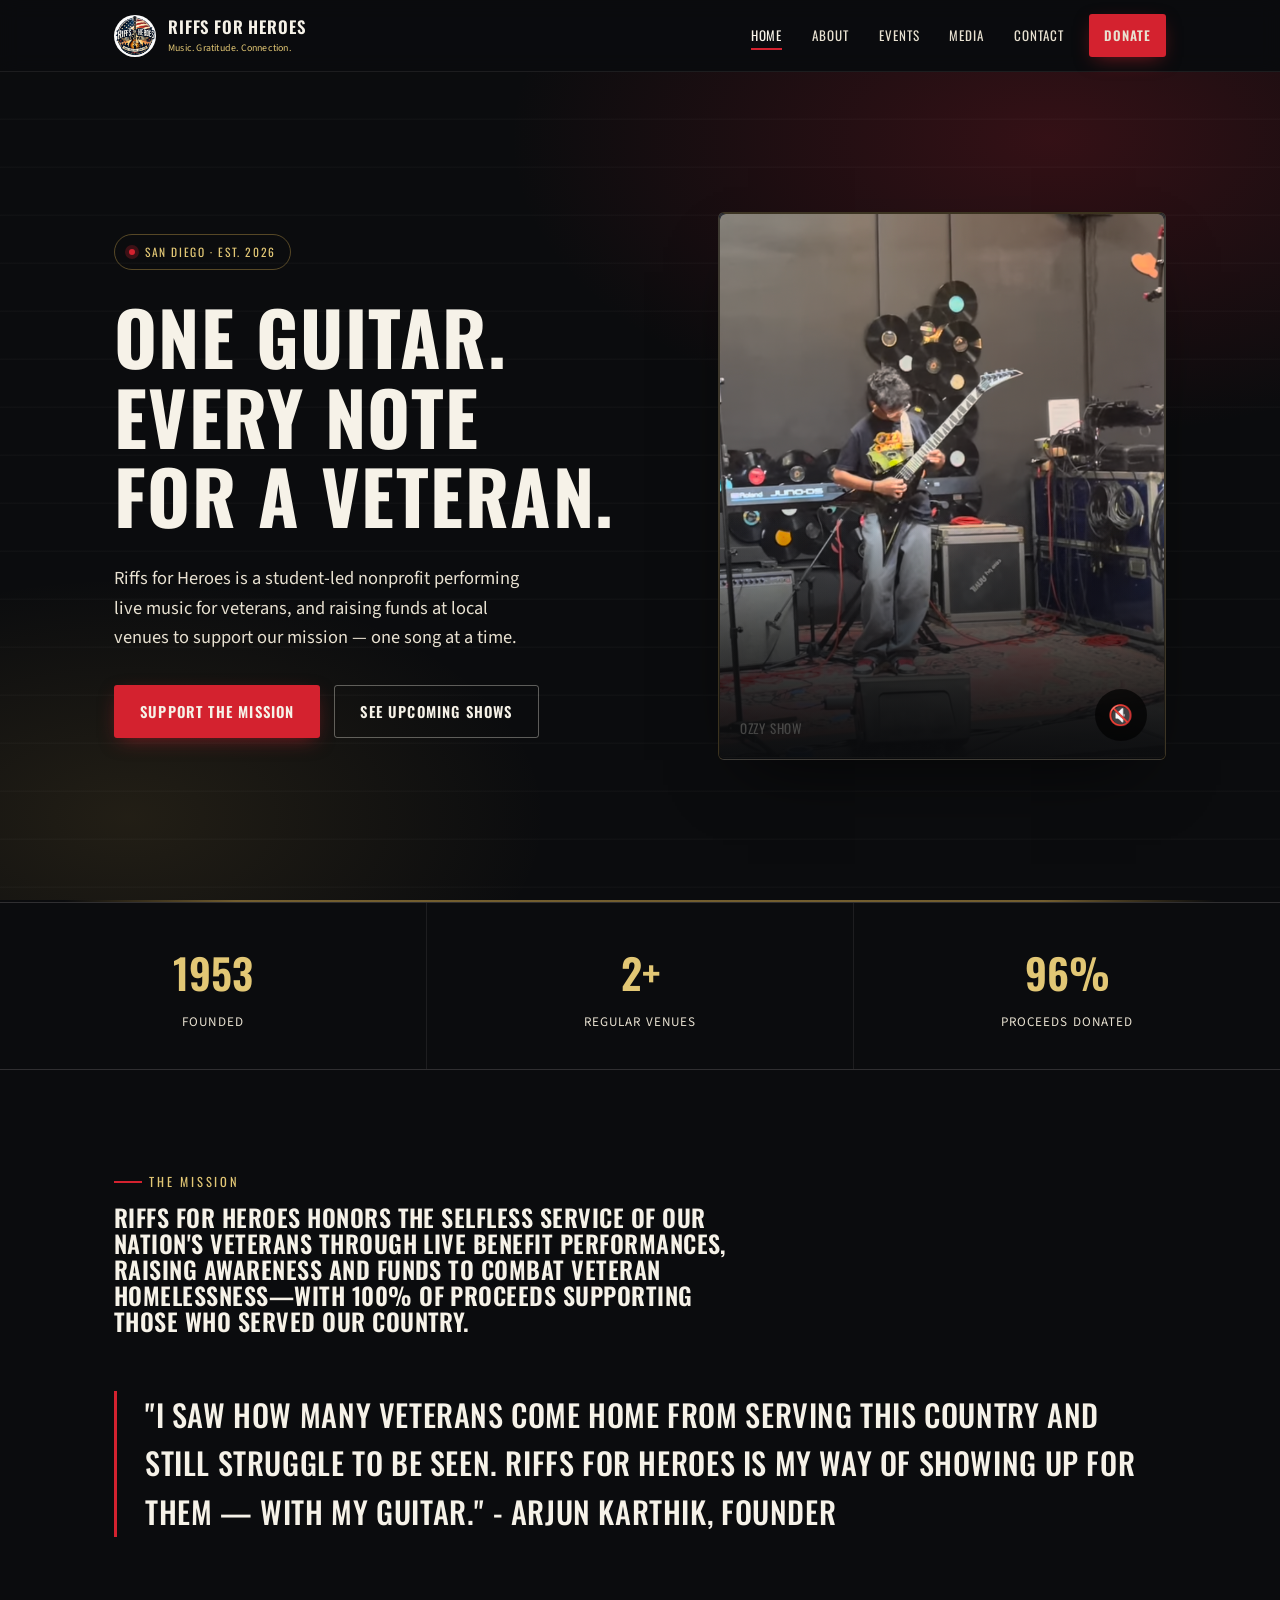
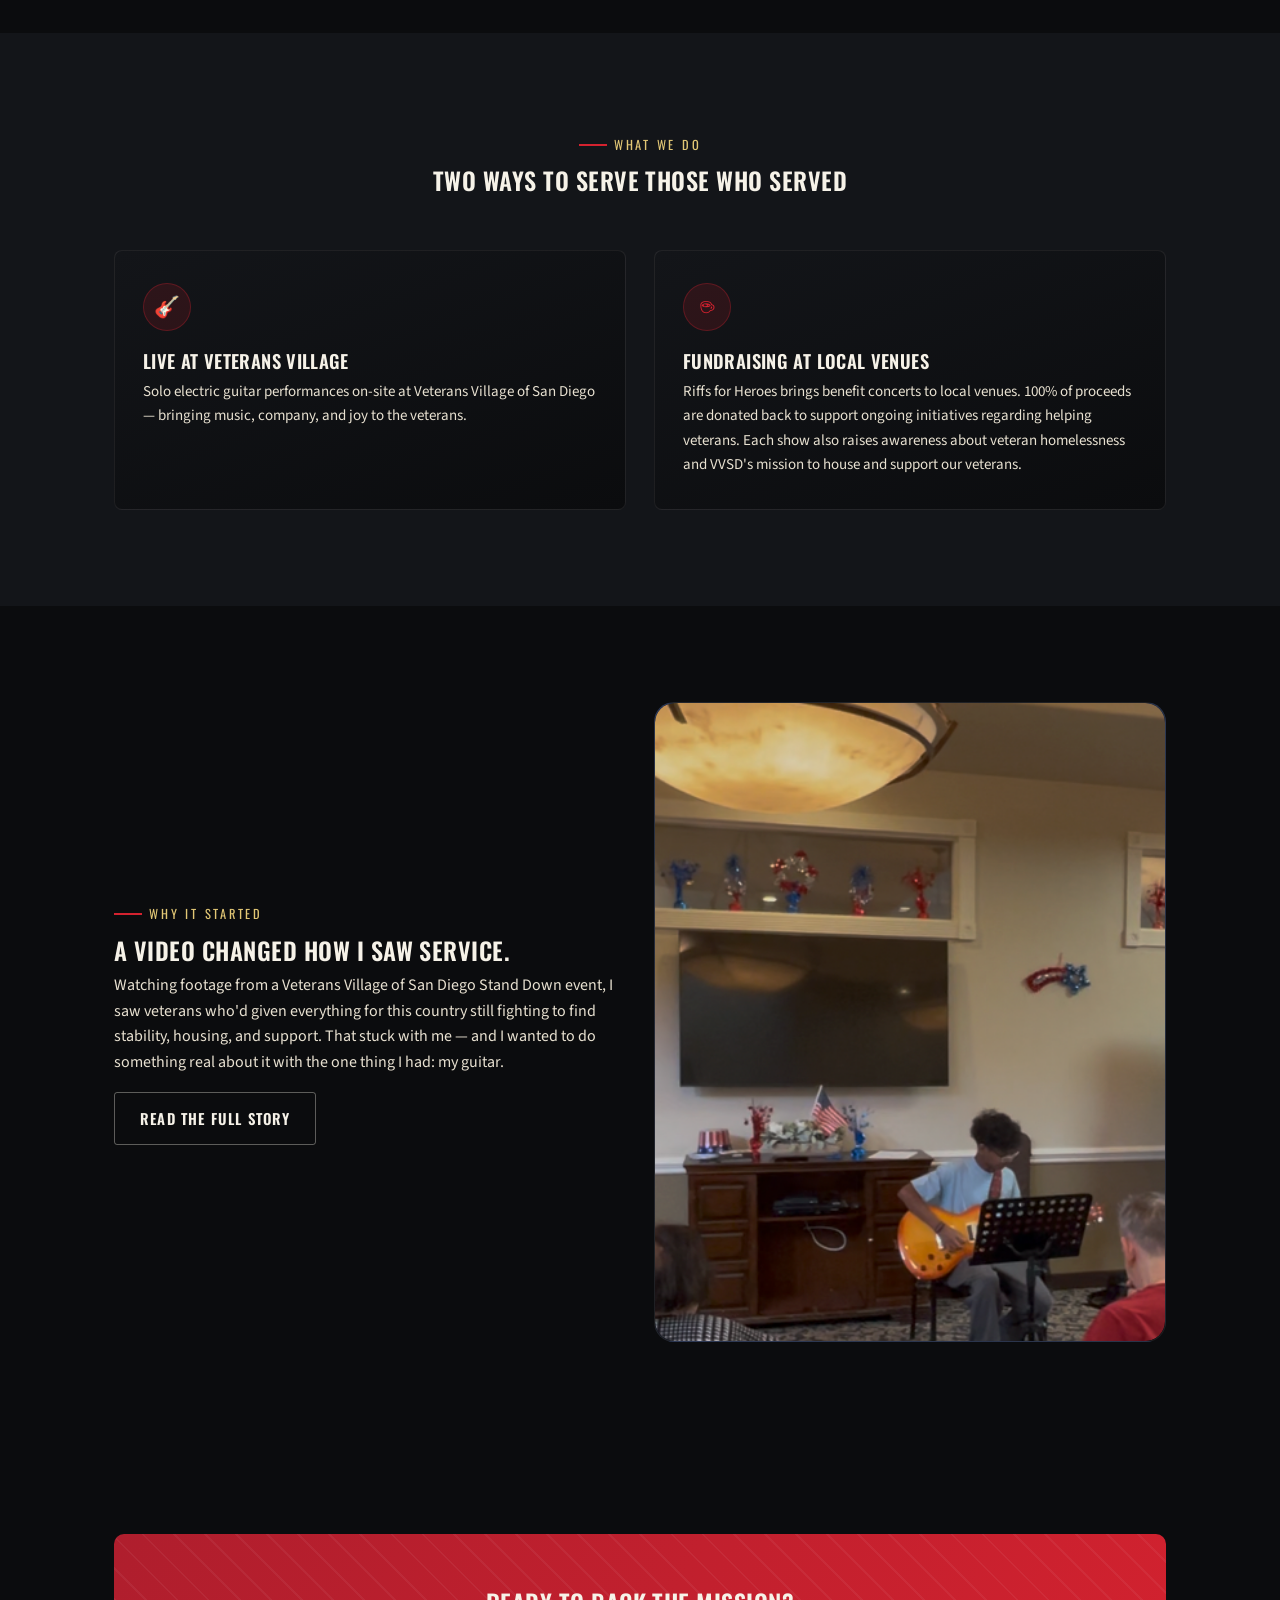
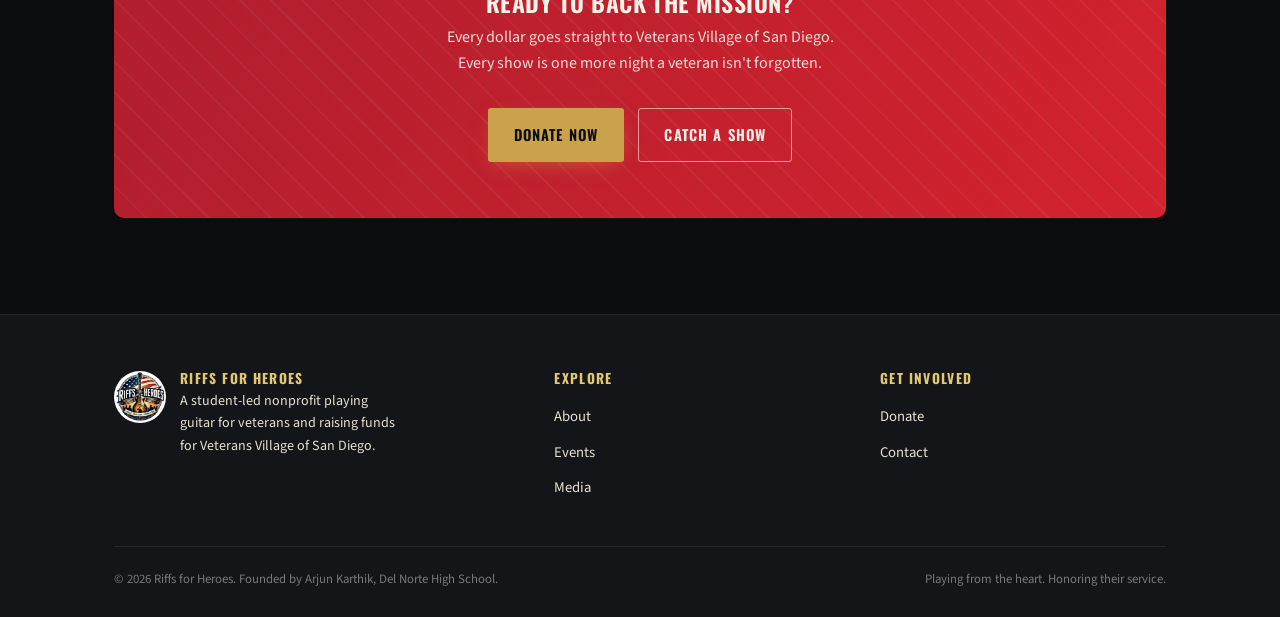
==== index.html @ 744a8ed2 "Update image source in hero media section" ====
<!DOCTYPE html>
<html lang="en">
<head>
<meta charset="UTF-8">
<meta name="viewport" content="width=device-width, initial-scale=1.0">
<title>Riffs for Heroes — Music. Gratitude. Connection.</title>
<meta name="description" content="Riffs for Heroes brings live acoustic music to San Diego veterans and raises funds for Veterans Village of San Diego through community performances.">
<link class="icon" rel="icon" href="ChatGPT%20Image%20Jul%206%2C%202026%2C%2004_48_22%20PM.png">
<link rel="stylesheet" href="styles.css">
</head>
<body>
<header class="site-header">
  <nav class="nav">
    <a href="index.html" class="brand">
      <img src="ChatGPT%20Image%20Jul%206%2C%202026%2C%2004_48_22%20PM.png" alt="Riffs for Heroes logo">
      <span class="brand-text">Riffs for Heroes<small>Music. Gratitude. Connection.</small></span>
    </a>
    <div class="nav-links">
      <a href="index.html">Home</a>
      <a href="about.html">About</a>
      <a href="events.html">Events</a>
      <a href="media.html">Media</a>
      <a href="contact.html">Contact</a>
      <a href="donate.html" class="btn btn-primary nav-cta">Donate</a>
    </div>
    <button class="nav-toggle" aria-label="Toggle menu" aria-expanded="false">☰</button>
  </nav>
</header>
<section class="hero">
  <div class="wrap hero-grid">
    <div>
      <div class="hero-badge"><span class="dot"></span> San Diego · Est. 2026</div>
      <h1 class="reveal in">One Guitar.<br>Every Note<br>for a Veteran.</h1>
      <p class="lede reveal in reveal-delay-1">Riffs for Heroes is a student-led nonprofit performing live music for veterans, and raising funds at local venues to support our mission — one song at a time.</p>
      <div class="hero-actions reveal in reveal-delay-2">
        <a href="donate.html" class="btn btn-primary">Support the Mission</a>
        <a href="events.html" class="btn btn-outline">See Upcoming Shows</a>
      </div>
    </div>
    <div class="hero-media reveal in reveal-delay-1">

 <div class="hero-media reveal in reveal-delay-1">

    <img
        src="SORphoto.png"
        alt="Riffs for Heroes performance"
        style="width:100%; height:100%; object-fit:cover; border-radius:inherit;">

    <div class="frame-glow"></div>

    <div class="media-caption">
        Ozzy Show
    </div>

</div>

  <button
      id="volumeToggle"
      class="volume-btn"
      aria-label="Toggle Sound">
      🔇
  </button>

  <div class="frame-glow"></div>

  <div class="media-caption">
      
  </div>

</div>
  </div>
</section>
<div class="string-divider"><div class="string-line"></div></div>
<div class="stat-strip">
  <div class="stat"><div class="num" data-count="2026">0</div><div class="label">Founded</div></div>
  <div class="stat"><div class="num" data-count="2" data-suffix="+">0</div><div class="label">Regular Venues</div></div>
  <div class="stat"><div class="num" data-count="100" data-suffix="%">0</div><div class="label">Proceeds Donated</div></div>
</div>
<section class="bg-black">
  <div class="wrap">
    <div class="section-head">
      <div class="eyebrow">The Mission</div>
      <h2>Riffs for Heroes honors the selfless service of our nation's veterans through live benefit performances, raising awareness and funds to combat veteran homelessness—with 100% of proceeds supporting those who served our country.</h2>
    </div>
    <div class="quote-block reveal">
      "I saw how many veterans come home from serving this country and still struggle to be seen. Riffs for Heroes is my way of showing up for them — with my guitar." - Arjun Karthik, Founder
    </div>
  </div>
</section>
<section class="bg-soft">
  <div class="wrap">
    <div class="section-head center">
      <div class="eyebrow">What We Do</div>
      <h2>Two ways to serve those who served</h2>
    </div>
    <div class="grid grid-2">
      <div class="card reveal">
        <div class="icon">🎸</div>
        <h3>Live at Veterans Village</h3>
        <p>Solo electric guitar performances on-site at Veterans Village of San Diego — bringing music, company, and joy to the veterans.</p>
      </div>
      <div class="card reveal reveal-delay-1">
        <div class="icon">☕</div>
        <h3>Fundraising at Local Venues</h3>
        <p>Riffs for Heroes brings benefit concerts to local venues. 100% of proceeds are donated back to support ongoing initiatives regarding helping veterans. Each show also raises awareness about veteran homelessness and VVSD's mission to house and support our veterans.</p>
      </div>
    </div>
  </div>
</section>
<section class="bg-black">
  <div class="wrap grid grid-2" style="align-items:center;">
    <div class="reveal">
      <div class="eyebrow">Why It Started</div>
      <h2>A video changed how I saw service.</h2>
      <p>Watching footage from a Veterans Village of San Diego Stand Down event, I saw veterans who'd given everything for this country still fighting to find stability, housing, and support. That stuck with me — and I wanted to do something real about it with the one thing I had: my guitar.</p>
      <a href="about.html" class="btn btn-outline">Read the Full Story</a>
    </div>
    <div class="gallery-item reveal reveal-delay-1">
    <img
        src="assistedlivingphoto.png"
        alt="Performance at an assisted living facility"
        style="width:100%; height:100%; object-fit:cover; border-radius:inherit;">
</div>
  </div>
</section>
<section class="bg-black">
  <div class="wrap">
    <div class="cta-banner reveal">
      <h2>Ready to back the mission?</h2>
      <p>Every dollar goes straight to Veterans Village of San Diego. Every show is one more night a veteran isn't forgotten.</p>
      <div class="hero-actions">
        <a href="donate.html" class="btn btn-gold">Donate Now</a>
        <a href="events.html" class="btn btn-outline">Catch a Show</a>
      </div>
    </div>
  </div>
</section>
<footer class="site-footer">
  <div class="wrap">
    <div class="footer-grid">
      <div class="footer-brand">
        <img src="ChatGPT%20Image%20Jul%206%2C%202026%2C%2004_48_22%20PM.png" alt="Riffs for Heroes logo">
        <div>
          <h4 style="margin-bottom:.3em;">Riffs for Heroes</h4>
          <p style="font-size:.88rem; max-width:32ch;">A student-led nonprofit playing guitar for veterans and raising funds for Veterans Village of San Diego.</p>
        </div>
      </div>
      <div>
        <h4>Explore</h4>
        <a href="about.html">About</a>
        <a href="events.html">Events</a>
        <a href="media.html">Media</a>
      </div>
      <div>
        <h4>Get Involved</h4>
        <a href="donate.html">Donate</a>
        <a href="contact.html">Contact</a>
      </div>
    </div>
    <div class="footer-bottom">
      <span>© 2026 Riffs for Heroes. Founded by Arjun Karthik, Del Norte High School.</span>
      <span>Playing from the heart. Honoring their service.</span>
    </div>
  </div>
</footer>
<script src="script.js"></script>
</body>
</html>
---- styles.css ----
/* ===========================================================
   RIFFS FOR HEROES — Design System
   Palette: rich black / flag red / warm cream / deep navy / gold
   Display type: Oswald (condensed, stencil-adjacent, marches like the logo)
   Body type: Source Sans 3 (clean, readable, unfussy)
   Signature element: the "string line" — a taut guitar-string rule that
   runs between sections and visibly vibrates once when it scrolls into view.
   =========================================================== */

@import url('https://fonts.googleapis.com/css2?family=Oswald:wght@400;500;600;700&family=Source+Sans+3:wght@400;500;600;700&display=swap');

:root{
  --black: #0b0c0e;
  --black-soft: #131519;
  --navy: #121c33;
  --navy-soft: #1b2947;
  --cream: #f6f2e8;
  --cream-dim: #e8e1d1;
  --red: #af1e2d;
  --red-bright: #d4222f;
  --gold: #c9a24b;
  --gold-soft: #e2c775;

  --font-display: 'Oswald', sans-serif;
  --font-body: 'Source Sans 3', sans-serif;

  --max-w: 1180px;
  --edge: clamp(20px, 5vw, 64px);

  --ease: cubic-bezier(.22,.9,.32,1);
}

*,*::before,*::after{ box-sizing:border-box; }
html{ scroll-behavior:smooth; }
@media (prefers-reduced-motion: reduce){
  html{ scroll-behavior:auto; }
  *{ animation-duration:.01ms !important; animation-iteration-count:1 !important; transition-duration:.01ms !important; }
}

body{
  margin:0;
  background:var(--black);
  color:var(--cream);
  font-family:var(--font-body);
  font-size:16px;
  line-height:1.6;
  -webkit-font-smoothing:antialiased;
}

img{ max-width:100%; display:block; }
a{ color:inherit; text-decoration:none; }

h1,h2,h3,h4{
  font-family:var(--font-display);
  text-transform:uppercase;
  letter-spacing:.02em;
  line-height:1.08;
  margin:0 0 .4em;
  color:var(--cream);
}
h1{ font-weight:700; }
h2{ font-weight:600; }
h3{ font-weight:600; }

p{ margin:0 0 1em; color:var(--cream-dim); }

.eyebrow{
  font-family:var(--font-display);
  text-transform:uppercase;
  letter-spacing:.22em;
  font-size:.78rem;
  color:var(--gold-soft);
  display:inline-flex;
  align-items:center;
  gap:.6em;
  margin-bottom:1.1em;
}
.eyebrow::before{
  content:'';
  width:28px; height:2px;
  background:var(--red-bright);
  display:inline-block;
}

.wrap{
  max-width:var(--max-w);
  margin:0 auto;
  padding-left:var(--edge);
  padding-right:var(--edge);
}

/* ---------- Buttons ---------- */
.btn{
  display:inline-flex;
  align-items:center;
  gap:.55em;
  font-family:var(--font-display);
  text-transform:uppercase;
  letter-spacing:.08em;
  font-size:.92rem;
  font-weight:600;
  padding:.95em 1.7em;
  border-radius:3px;
  border:1.5px solid transparent;
  cursor:pointer;
  transition:transform .25s var(--ease), box-shadow .25s var(--ease), background .25s var(--ease), color .25s var(--ease), border-color .25s var(--ease);
}
.btn-primary{
  background:var(--red-bright);
  color:var(--cream);
  box-shadow:0 6px 20px -6px rgba(212,34,47,.55);
}
.btn-primary:hover{ transform:translateY(-2px); box-shadow:0 10px 26px -6px rgba(212,34,47,.7); }
.btn-outline{
  background:transparent;
  color:var(--cream);
  border-color:rgba(246,242,232,.35);
}
.btn-outline:hover{ border-color:var(--gold-soft); color:var(--gold-soft); transform:translateY(-2px); }
.btn-gold{
  background:var(--gold);
  color:var(--black);
  box-shadow:0 6px 20px -6px rgba(201,162,75,.5);
}
.btn-gold:hover{ transform:translateY(-2px); box-shadow:0 10px 26px -6px rgba(201,162,75,.65); }

/* ---------- Header / Nav ---------- */
.site-header{
  position:sticky; top:0; z-index:100;
  background:rgba(11,12,14,.86);
  backdrop-filter:blur(10px);
  border-bottom:1px solid rgba(246,242,232,.08);
}
.nav{
  display:flex; align-items:center; justify-content:space-between;
  padding:14px var(--edge);
  max-width:var(--max-w); margin:0 auto;
}
.brand{ display:flex; align-items:center; gap:12px; }
.brand img{ width:42px; height:42px; border-radius:50%; }
.brand-text{ font-family:var(--font-display); text-transform:uppercase; letter-spacing:.05em; font-size:1.05rem; font-weight:600; }
.brand-text small{ display:block; font-family:var(--font-body); text-transform:none; letter-spacing:.02em; font-size:.62rem; color:var(--gold-soft); font-weight:400; }

.nav-links{ display:flex; gap:2px; align-items:center; }
.nav-links a{
  font-family:var(--font-display);
  text-transform:uppercase;
  font-size:.82rem;
  letter-spacing:.07em;
  padding:10px 14px;
  border-radius:3px;
  position:relative;
  color:var(--cream-dim);
  transition:color .2s;
}
.nav-links a::after{
  content:'';
  position:absolute; left:14px; right:14px; bottom:6px; height:2px;
  background:var(--red-bright);
  transform:scaleX(0); transform-origin:left;
  transition:transform .25s var(--ease);
}
.nav-links a:hover, .nav-links a.active{ color:var(--cream); }
.nav-links a:hover::after, .nav-links a.active::after{ transform:scaleX(1); }
.nav-cta{ margin-left:10px; }

.nav-toggle{ display:none; background:none; border:0; color:var(--cream); font-size:1.6rem; cursor:pointer; }

@media (max-width: 860px){
  .nav-links{
    position:fixed; inset:64px 0 0 0; height:calc(100vh - 64px);
    background:var(--black-soft);
    flex-direction:column; align-items:flex-start;
    padding:24px var(--edge); gap:4px;
    transform:translateX(100%);
    transition:transform .35s var(--ease);
    overflow-y:auto;
  }
  .nav-links.open{ transform:translateX(0); }
  .nav-links a{ width:100%; padding:16px 4px; font-size:1rem; }
  .nav-cta{ margin-left:4px; margin-top:12px; }
  .nav-toggle{ display:block; }
}

/* ---------- String line signature element ---------- */
.string-line{
  position:relative;
  height:2px;
  margin:0 auto;
  max-width:var(--max-w);
  background:linear-gradient(90deg, transparent, rgba(201,162,75,.55) 15%, rgba(201,162,75,.55) 85%, transparent);
  transform-origin:center;
}
.string-line.pluck{ animation:pluck 1.1s var(--ease); }
@keyframes pluck{
  0%{ transform:scaleY(1); }
  15%{ transform:scaleY(7) translateY(-1px); }
  30%{ transform:scaleY(-5); }
  45%{ transform:scaleY(3); }
  60%{ transform:scaleY(-1.6); }
  75%{ transform:scaleY(1); }
  100%{ transform:scaleY(1); }
}
.string-divider{ padding:0 var(--edge); }

/* ---------- Sections ---------- */
section{ padding:96px 0; position:relative; }
.section-tight{ padding:64px 0; }
.bg-black{ background:var(--black); }
.bg-soft{ background:var(--black-soft); }
.bg-navy{ background:radial-gradient(1200px 500px at 50% -10%, var(--navy-soft), var(--navy) 60%, var(--black) 100%); }
.bg-cream{ background:var(--cream); color:var(--black); }
.bg-cream h1,.bg-cream h2,.bg-cream h3{ color:var(--black); }
.bg-cream p{ color:#3a362c; }

.section-head{ max-width:640px; margin-bottom:56px; }
.section-head.center{ margin-left:auto; margin-right:auto; text-align:center; }

/* ---------- Reveal on scroll ---------- */
.reveal{ opacity:0; transform:translateY(28px); transition:opacity .7s var(--ease), transform .7s var(--ease); }
.reveal.in{ opacity:1; transform:translateY(0); }
.reveal-delay-1{ transition-delay:.08s; }
.reveal-delay-2{ transition-delay:.16s; }
.reveal-delay-3{ transition-delay:.24s; }

/* ---------- Hero ---------- */
.hero{
  position:relative;
  min-height:92vh;
  display:flex; align-items:center;
  overflow:hidden;
  background:
    radial-gradient(900px 500px at 82% 8%, rgba(175,30,45,.25), transparent 60%),
    radial-gradient(700px 400px at 10% 90%, rgba(201,162,75,.12), transparent 60%),
    var(--black);
}
.hero::before{
  content:'';
  position:absolute; inset:0;
  background-image:
    repeating-linear-gradient(180deg, transparent 0 46px, rgba(246,242,232,.025) 47px 48px);
  pointer-events:none;
}
.hero-grid{
  display:grid; grid-template-columns:1.1fr .9fr; gap:56px; align-items:center;
  width:100%;
}
@media (max-width:960px){ .hero-grid{ grid-template-columns:1fr; } }

.hero h1{ font-size:clamp(2.6rem, 6vw, 4.6rem); }
.hero .lede{ font-size:1.15rem; max-width:46ch; color:var(--cream-dim); }
.hero-actions{ display:flex; gap:14px; flex-wrap:wrap; margin-top:32px; }

.hero-badge{
  display:inline-flex; align-items:center; gap:10px;
  font-family:var(--font-display); text-transform:uppercase; letter-spacing:.14em;
  font-size:.72rem; color:var(--gold-soft);
  border:1px solid rgba(201,162,75,.4);
  padding:8px 14px; border-radius:999px;
  margin-bottom:26px;
}
.hero-badge .dot{ width:6px; height:6px; border-radius:50%; background:var(--red-bright); box-shadow:0 0 0 4px rgba(212,34,47,.25); }

.hero-media{
  position:relative;
  border-radius:6px;
  overflow:hidden;
  border:1px solid rgba(201,162,75,.25);
  box-shadow:0 30px 70px -30px rgba(0,0,0,.7);
  aspect-ratio:9/11;
  background:linear-gradient(160deg, var(--navy), var(--black));
}
.hero-media video, .hero-media img{ width:100%; height:100%; object-fit:cover; }
.hero-media .frame-glow{
  position:absolute; inset:0;
  background:linear-gradient(180deg, transparent 55%, rgba(11,12,14,.85) 100%);
  pointer-events:none;
}
.media-caption{
  position:absolute; left:0; right:0; bottom:0;
  padding:18px 20px;
  font-family:var(--font-display); text-transform:uppercase; letter-spacing:.06em;
  font-size:.82rem; color:var(--cream);
}
.media-caption span{ color:var(--gold-soft); }

.video-placeholder{
  position:absolute; inset:0;
  display:flex; flex-direction:column; align-items:center; justify-content:center;
  text-align:center; gap:14px; padding:32px;
  background:
    linear-gradient(160deg, rgba(18,28,51,.9), rgba(11,12,14,.96)),
    repeating-linear-gradient(45deg, rgba(201,162,75,.05) 0 12px, transparent 12px 24px);
}
.video-placeholder .pick{
  width:64px; height:64px; border-radius:50%;
  border:2px solid var(--gold-soft);
  display:flex; align-items:center; justify-content:center;
  color:var(--gold-soft); font-size:1.4rem;
}
.video-placeholder p{ font-size:.85rem; max-width:26ch; color:var(--cream-dim); margin:0; }

/* ---------- Stat strip ---------- */
.stat-strip{
  display:grid; grid-template-columns:repeat(3,1fr); gap:1px;
  background:rgba(246,242,232,.08);
  border-top:1px solid rgba(246,242,232,.08);
  border-bottom:1px solid rgba(246,242,232,.08);
}
.stat{
  background:var(--black);
  padding:36px var(--edge);
  text-align:center;
}
.stat .num{ font-family:var(--font-display); font-size:clamp(1.8rem,4vw,2.6rem); color:var(--gold-soft); font-weight:600; }
.stat .label{ font-size:.82rem; text-transform:uppercase; letter-spacing:.08em; color:var(--cream-dim); margin-top:6px; }
@media (max-width:700px){ .stat-strip{ grid-template-columns:1fr; } }

/* ---------- Cards ---------- */
.grid{ display:grid; gap:28px; }
.grid-3{ grid-template-columns:repeat(3,1fr); }
.grid-2{ grid-template-columns:repeat(2,1fr); }
@media (max-width:900px){ .grid-3{ grid-template-columns:1fr 1fr; } }
@media (max-width:640px){ .grid-3, .grid-2{ grid-template-columns:1fr; } }

.card{
  --mx:50%; --my:50%;
  position:relative;
  background:linear-gradient(160deg, var(--black-soft), var(--black));
  border:1px solid rgba(246,242,232,.08);
  border-radius:8px;
  padding:32px 28px;
  overflow:hidden;
  transition:transform .35s var(--ease), border-color .35s var(--ease), box-shadow .35s var(--ease);
}
.card::before{
  content:'';
  position:absolute; inset:0;
  background:radial-gradient(240px circle at var(--mx) var(--my), rgba(212,34,47,.16), transparent 60%);
  opacity:0; transition:opacity .3s;
  pointer-events:none;
}
.card:hover{ transform:translateY(-6px); border-color:rgba(201,162,75,.35); box-shadow:0 24px 50px -24px rgba(0,0,0,.65); }
.card:hover::before{ opacity:1; }
.card .icon{
  width:48px; height:48px; border-radius:50%;
  display:flex; align-items:center; justify-content:center;
  background:rgba(212,34,47,.14); color:var(--red-bright);
  margin-bottom:20px; font-size:1.3rem;
  border:1px solid rgba(212,34,47,.3);
}
.card h3{ font-size:1.15rem; margin-bottom:.5em; }
.card p{ font-size:.94rem; margin-bottom:0; }
.card .tag{
  position:absolute; top:24px; right:24px;
  font-family:var(--font-display); font-size:.68rem; letter-spacing:.1em; text-transform:uppercase;
  color:var(--gold-soft); border:1px solid rgba(201,162,75,.35); padding:4px 9px; border-radius:999px;
}

/* Event card variant with dog-tag notch */
.event-card{
  background:var(--black-soft);
  border:1px solid rgba(246,242,232,.08);
  border-radius:8px;
  padding:0;
  overflow:hidden;
  transition:transform .35s var(--ease), box-shadow .35s var(--ease);
}
.event-card:hover{ transform:translateY(-6px); box-shadow:0 24px 50px -24px rgba(0,0,0,.7); }
.event-head{
  padding:26px 28px 20px;
  border-bottom:1px dashed rgba(201,162,75,.35);
  display:flex; justify-content:space-between; align-items:flex-start; gap:16px;
}
.event-head h3{ margin-bottom:.2em; font-size:1.25rem; }
.event-head .loc{ font-size:.85rem; color:var(--gold-soft); text-transform:uppercase; letter-spacing:.06em; font-family:var(--font-display); }
.event-badge{
  flex-shrink:0;
  background:var(--red-bright); color:var(--cream);
  font-family:var(--font-display); text-transform:uppercase; letter-spacing:.06em; font-size:.7rem;
  padding:6px 10px; border-radius:4px;
}
.event-body{ padding:22px 28px 28px; }

/* ---------- Quote / mission block ---------- */
.quote-block{
  border-left:3px solid var(--red-bright);
  padding-left:28px;
  font-family:var(--font-display);
  text-transform:uppercase;
  letter-spacing:.02em;
  font-size:clamp(1.3rem,2.4vw,1.9rem);
  color:var(--cream);
  font-weight:500;
}

/* ---------- Footer ---------- */
.site-footer{ background:var(--black-soft); border-top:1px solid rgba(246,242,232,.08); padding:56px 0 28px; }
.footer-grid{ display:grid; grid-template-columns:1.4fr 1fr 1fr; gap:40px; margin-bottom:40px; }
@media (max-width:760px){ .footer-grid{ grid-template-columns:1fr; } }
.footer-grid h4{ font-size:.85rem; letter-spacing:.1em; color:var(--gold-soft); margin-bottom:1em; }
.footer-grid a{ display:block; color:var(--cream-dim); font-size:.92rem; padding:6px 0; transition:color .2s; }
.footer-grid a:hover{ color:var(--cream); }
.footer-brand{ display:flex; gap:14px; align-items:flex-start; }
.footer-brand img{ width:52px; height:52px; border-radius:50%; }
.footer-bottom{
  border-top:1px solid rgba(246,242,232,.08);
  padding-top:22px;
  display:flex; justify-content:space-between; flex-wrap:wrap; gap:12px;
  font-size:.8rem; color:rgba(246,242,232,.45);
}

/* ---------- Page hero (interior pages) ---------- */
.page-hero{
  padding:150px 0 80px;
  background:
    radial-gradient(800px 420px at 85% 0%, rgba(175,30,45,.22), transparent 60%),
    var(--black);
  border-bottom:1px solid rgba(246,242,232,.08);
}
.page-hero .eyebrow{ margin-bottom:.8em; }
.page-hero h1{ font-size:clamp(2.2rem,5vw, 3.4rem); max-width:16ch; }
.page-hero p{ max-width:56ch; font-size:1.05rem; }

/* ---------- Timeline (about page) ---------- */
.timeline{ position:relative; padding-left:36px; }
.timeline::before{
  content:''; position:absolute; left:9px; top:6px; bottom:6px; width:2px;
  background:linear-gradient(180deg, var(--red-bright), rgba(201,162,75,.4));
}
.timeline-item{ position:relative; padding-bottom:44px; }
.timeline-item:last-child{ padding-bottom:0; }
.timeline-item::before{
  content:''; position:absolute; left:-36px; top:4px; width:18px; height:18px; border-radius:50%;
  background:var(--black); border:3px solid var(--red-bright);
}
.timeline-item h3{ font-size:1.1rem; margin-bottom:.3em; }
.timeline-item .when{ font-family:var(--font-display); letter-spacing:.08em; text-transform:uppercase; font-size:.75rem; color:var(--gold-soft); }

/* ---------- Pillars ---------- */
.pillar{
  display:flex; gap:20px;
  padding:26px 0;
  border-bottom:1px solid rgba(246,242,232,.08);
}
.pillar:last-child{ border-bottom:0; }
.pillar .n{ font-family:var(--font-display); font-size:2rem; color:rgba(201,162,75,.35); font-weight:600; flex-shrink:0; width:52px; }
.pillar h3{ margin-bottom:.3em; font-size:1.1rem; }
.pillar p{ margin:0; font-size:.94rem; }

/* ---------- Gallery ---------- */
.gallery-grid{ display:grid; grid-template-columns:repeat(3,1fr); gap:16px; }
@media (max-width:760px){ .gallery-grid{ grid-template-columns:repeat(2,1fr); } }
@media (max-width:480px){ .gallery-grid{ grid-template-columns:1fr; } }
.gallery-item{
  position:relative; aspect-ratio:4/5; border-radius:6px; overflow:hidden;
  background:linear-gradient(160deg, var(--navy-soft), var(--black));
  border:1px solid rgba(246,242,232,.08);
  display:flex; align-items:center; justify-content:center;
}
.gallery-item .ph{ text-align:center; color:rgba(246,242,232,.4); font-size:.78rem; padding:16px; }
.gallery-item .ph .icon{ font-size:1.6rem; margin-bottom:8px; color:rgba(201,162,75,.5); }
.gallery-item img{ width:100%; height:100%; object-fit:cover; }

/* ---------- Donate tiers ---------- */
.tier-card{
  background:var(--black-soft);
  border:1px solid rgba(246,242,232,.08);
  border-radius:8px;
  padding:32px 28px;
  text-align:left;
  transition:transform .3s var(--ease), border-color .3s;
}
.tier-card:hover{ transform:translateY(-6px); border-color:rgba(201,162,75,.4); }
.tier-card .amount{ font-family:var(--font-display); font-size:2rem; color:var(--gold-soft); margin-bottom:4px; }
.tier-card .desc{ font-size:.9rem; color:var(--cream-dim); margin-bottom:0; }

.donate-panel{
  background:linear-gradient(160deg, var(--navy-soft), var(--navy));
  border:1px solid rgba(201,162,75,.3);
  border-radius:10px;
  padding:40px;
}
.donate-method{
  display:flex; align-items:center; justify-content:space-between; gap:16px;
  padding:18px 0; border-bottom:1px solid rgba(246,242,232,.1);
}
.donate-method:last-child{ border-bottom:0; }
.donate-method .name{ font-family:var(--font-display); text-transform:uppercase; letter-spacing:.06em; font-size:1rem; }
.donate-method .sub{ font-size:.82rem; color:var(--cream-dim); }
.pending-pill{
  font-size:.68rem; text-transform:uppercase; letter-spacing:.08em; font-family:var(--font-display);
  color:var(--gold-soft); border:1px solid rgba(201,162,75,.4); padding:5px 10px; border-radius:999px;
}

/* ---------- Contact form ---------- */
.form-field{ margin-bottom:20px; }
.form-field label{
  display:block; font-family:var(--font-display); text-transform:uppercase; letter-spacing:.06em;
  font-size:.78rem; color:var(--gold-soft); margin-bottom:8px;
}
.form-field input, .form-field textarea, .form-field select{
  width:100%; background:var(--black); border:1px solid rgba(246,242,232,.18);
  border-radius:4px; padding:13px 14px; color:var(--cream); font-family:var(--font-body); font-size:.95rem;
  transition:border-color .2s;
}
.form-field input:focus, .form-field textarea:focus, .form-field select:focus{
  outline:none; border-color:var(--red-bright);
}
.form-field textarea{ resize:vertical; min-height:120px; }

/* ---------- CTA banner ---------- */
.cta-banner{
  background:linear-gradient(120deg, var(--red), var(--red-bright));
  border-radius:10px;
  padding:56px var(--edge);
  text-align:center;
  position:relative; overflow:hidden;
}
.cta-banner::before{
  content:'';
  position:absolute; inset:0;
  background-image:repeating-linear-gradient(45deg, rgba(255,255,255,.05) 0 2px, transparent 2px 22px);
}
.cta-banner h2{ position:relative; }
.cta-banner p{ position:relative; color:rgba(246,242,232,.9); max-width:52ch; margin-left:auto; margin-right:auto; }
.cta-banner .hero-actions{ justify-content:center; position:relative; }
.cta-banner .btn-outline{ border-color:rgba(246,242,232,.6); }

/* focus visibility */
a:focus-visible, button:focus-visible, input:focus-visible, textarea:focus-visible{
  outline:2px solid var(--gold-soft); outline-offset:2px;
}
/* ===============================
   Hero Video Volume Button
================================= */

.volume-btn{
  position:absolute;
  right:18px;
  bottom:18px;

  width:52px;
  height:52px;

  border:none;
  border-radius:50%;

  background:rgba(0,0,0,.68);
  color:#fff;

  font-size:1.25rem;
  cursor:pointer;

  display:flex;
  align-items:center;
  justify-content:center;

  backdrop-filter:blur(8px);

  transition:
    background .25s,
    transform .25s,
    box-shadow .25s;

  z-index:25;
}

.volume-btn:hover{
  background:rgba(175,30,45,.95);
  transform:scale(1.08);
  box-shadow:0 10px 24px rgba(0,0,0,.35);
}

.volume-btn:active{
  transform:scale(.95);
}
.event-feature {
  display: grid;
  grid-template-columns: 1fr 420px;
  gap: 40px;
  background: rgba(255,255,255,0.03);
  border: 1px solid rgba(255,255,255,0.12);
  padding: 40px;
  border-radius: 18px;
  align-items: start;
}

.event-flyer img {
  width: 100%;
  height: auto;
  border-radius: 12px;
  display: block;
}

.event-feature h3 {
  font-size: 1.8rem;
}

.event-feature ul {
  padding-left: 20px;
}


@media(max-width:900px) {
  .event-feature {
    grid-template-columns: 1fr;
  }

  .event-flyer iframe {
    height: 500px;
  }
}
.gallery-item {
    overflow: hidden;
    border-radius: 20px;
}

.gallery-item img {
    display: block;
    width: 100%;
    height: 100%;
    object-fit: cover;
}
.about-photo {
  width: 100%;
  height: auto;
  border-radius: 20px;
  object-fit: cover;
  display: block;
}
.hero-media video {
  display: block;
  width: 100%;
  height: 100%;
  object-fit: cover;
}
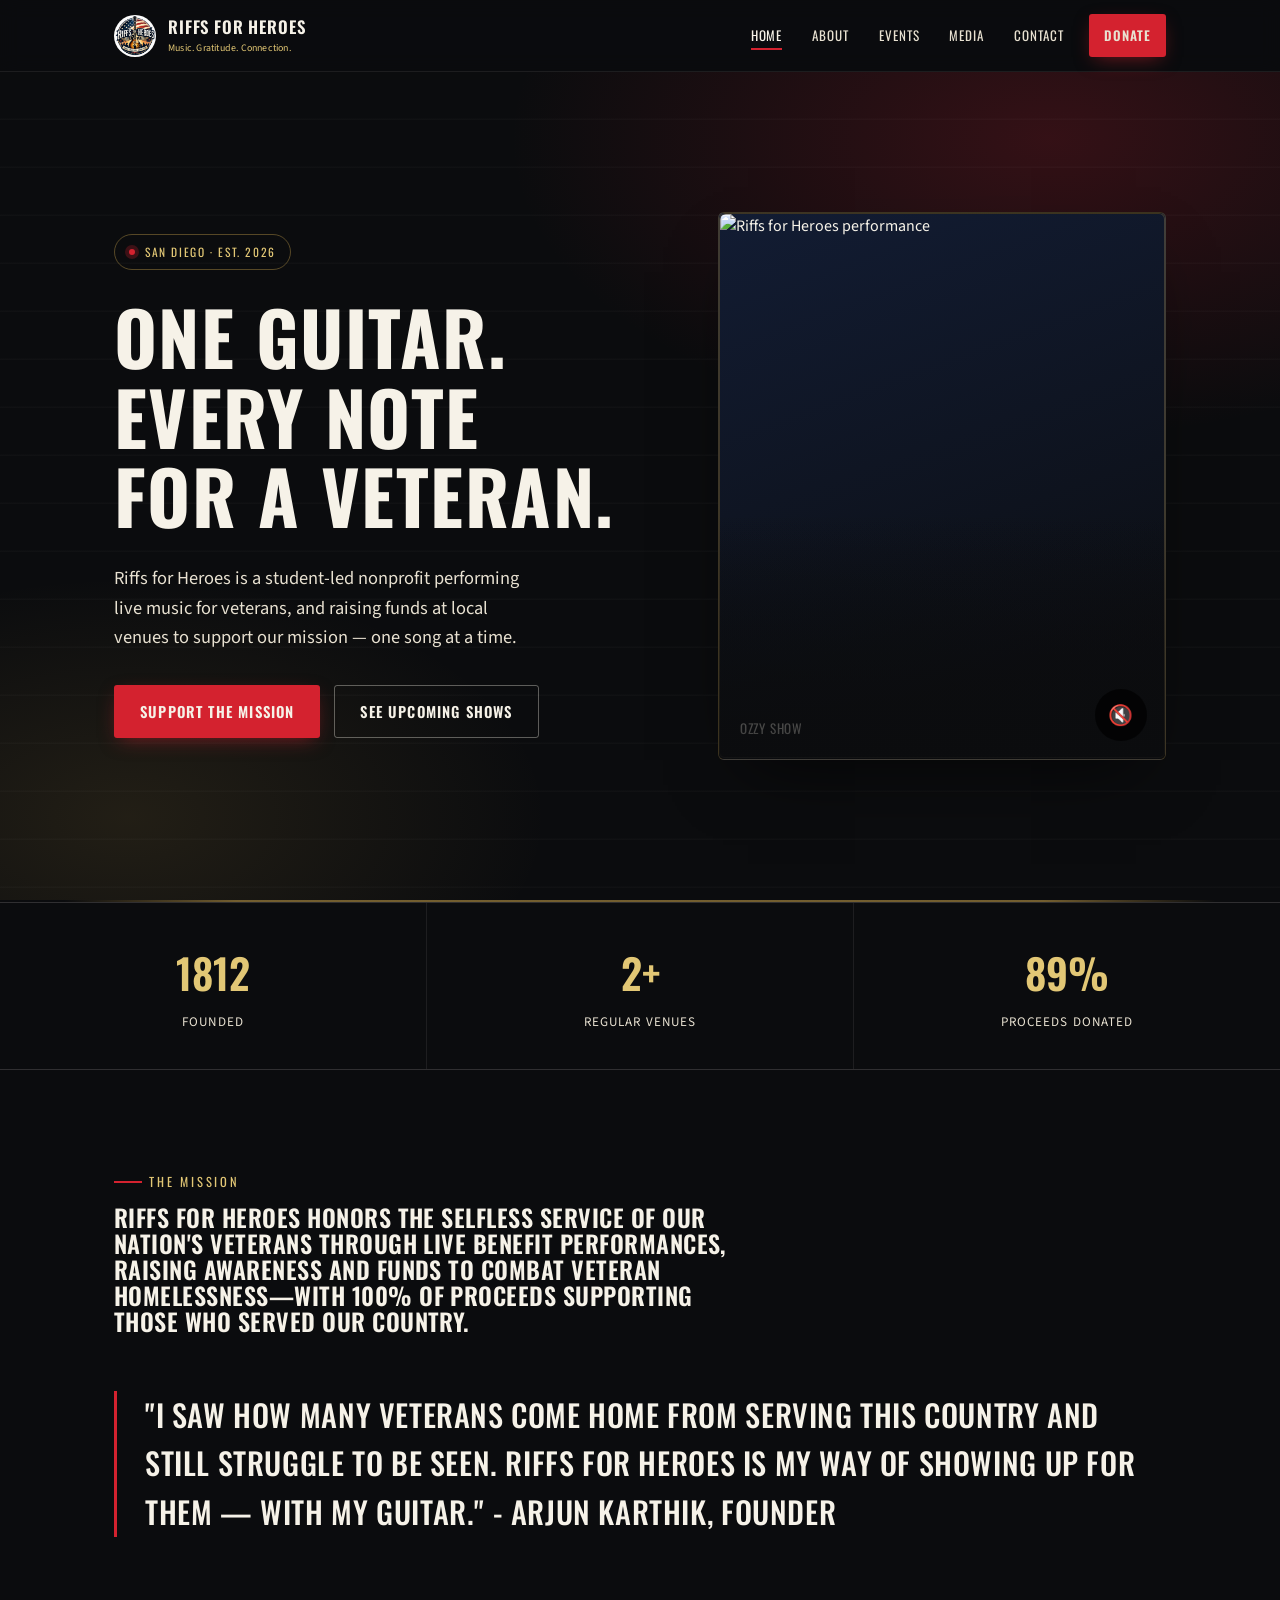
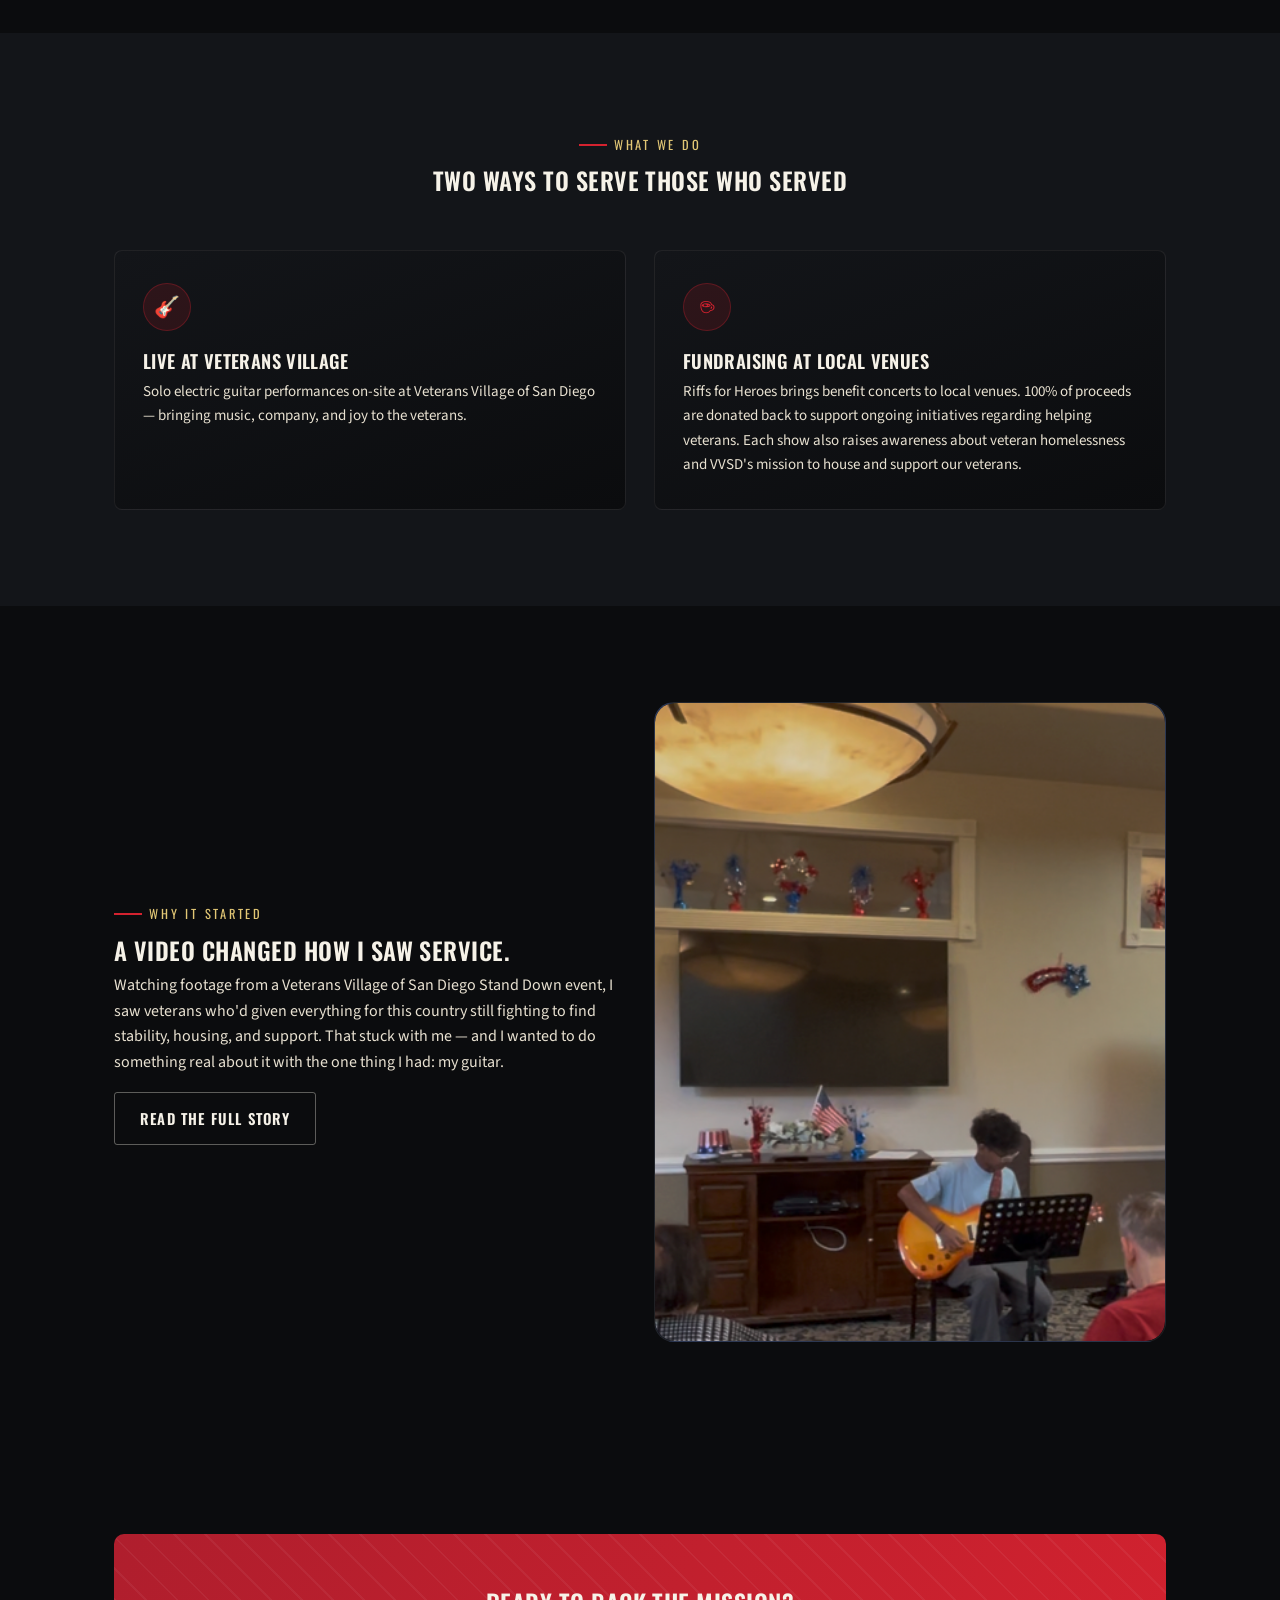
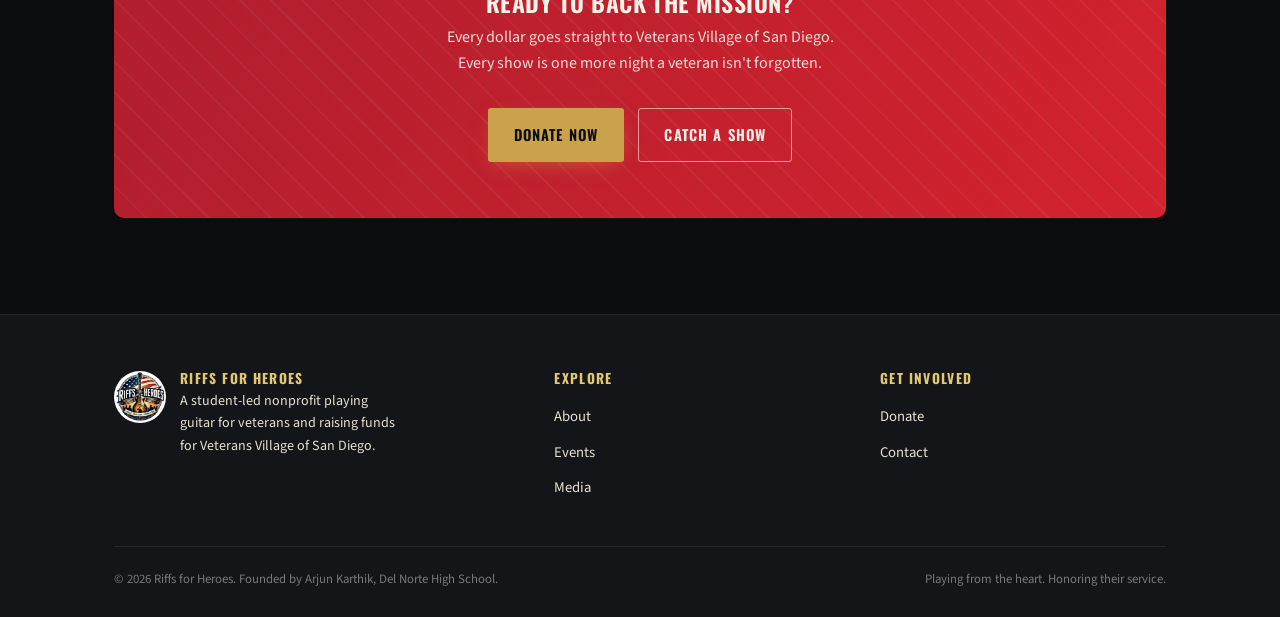
==== commit 6bc1fbf2: "Change image source from SORphoto to shakinghandswithwilford" ====
--- a/index.html
+++ b/index.html
@@ -42,7 +42,7 @@
  <div class="hero-media reveal in reveal-delay-1">
 
     <img
-        src="SORphoto.png"
+        src="shakinghandswithwilford.png"
         alt="Riffs for Heroes performance"
         style="width:100%; height:100%; object-fit:cover; border-radius:inherit;">
 
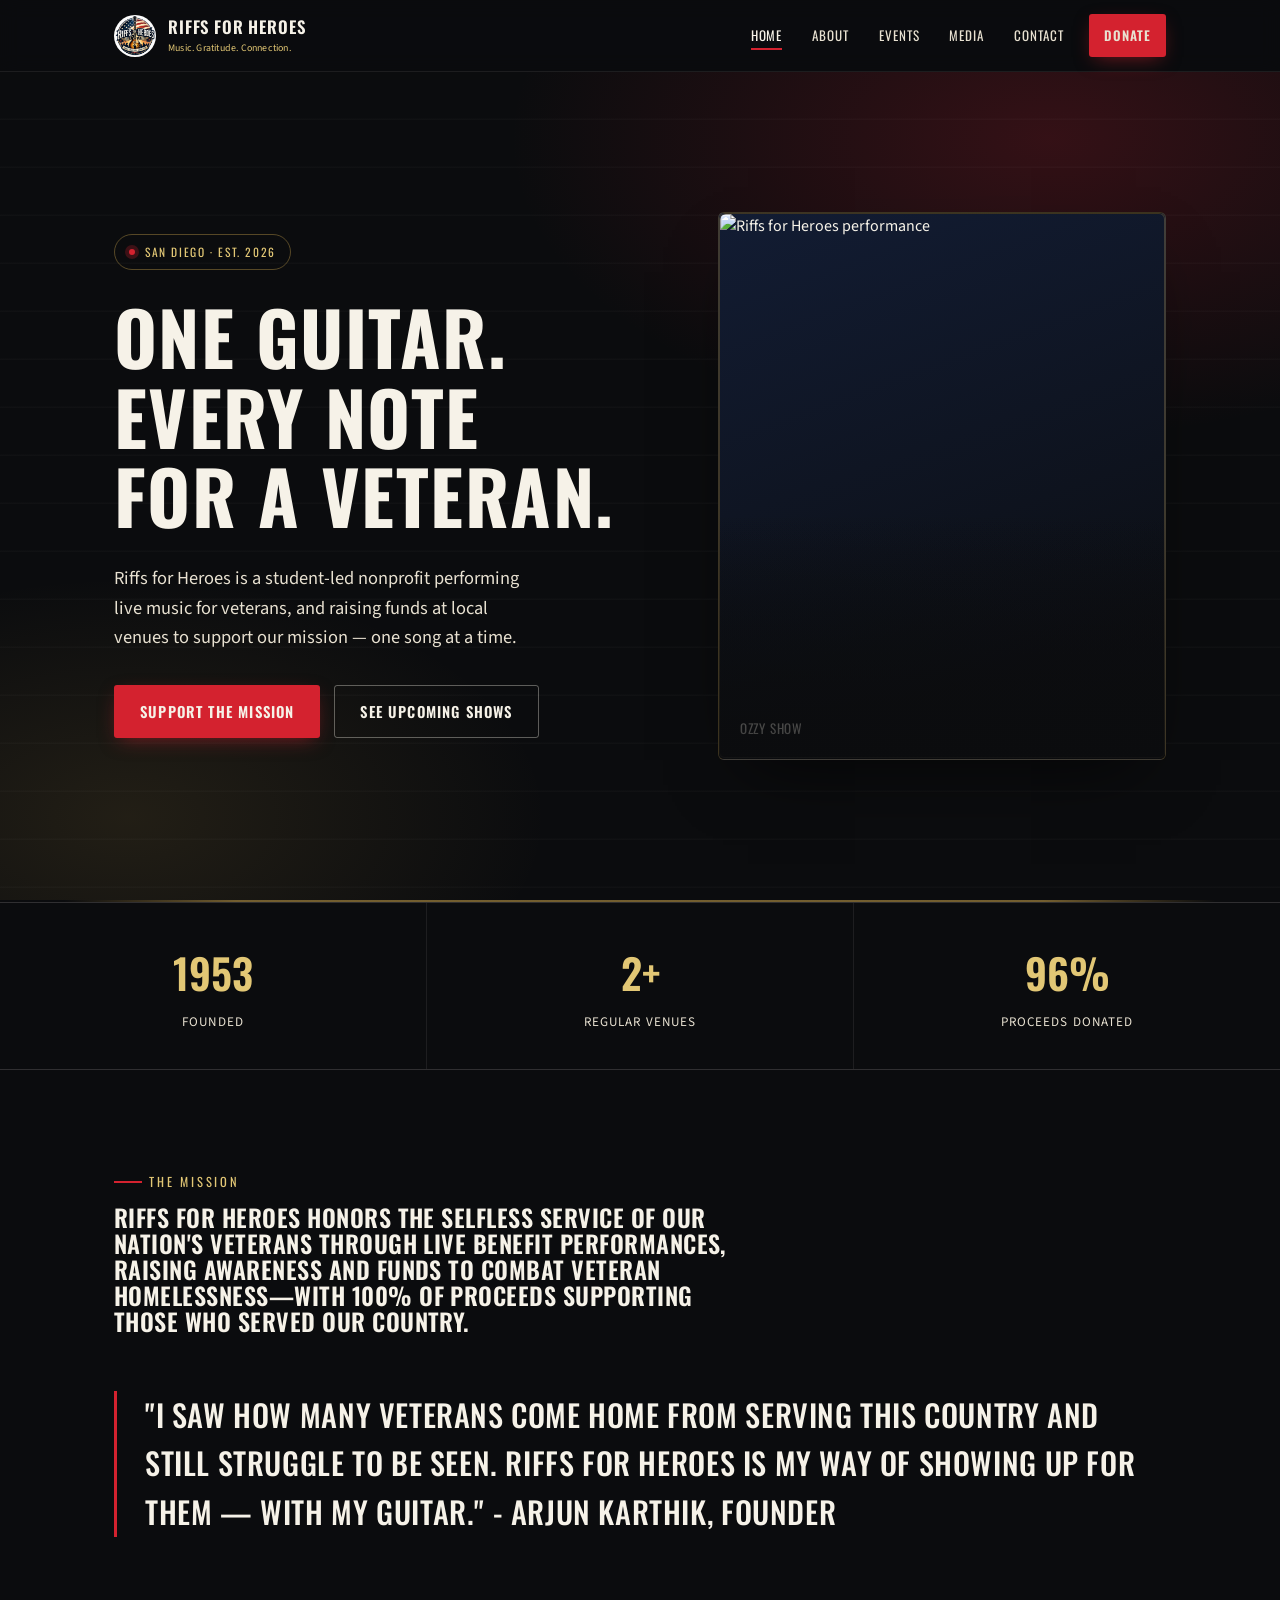
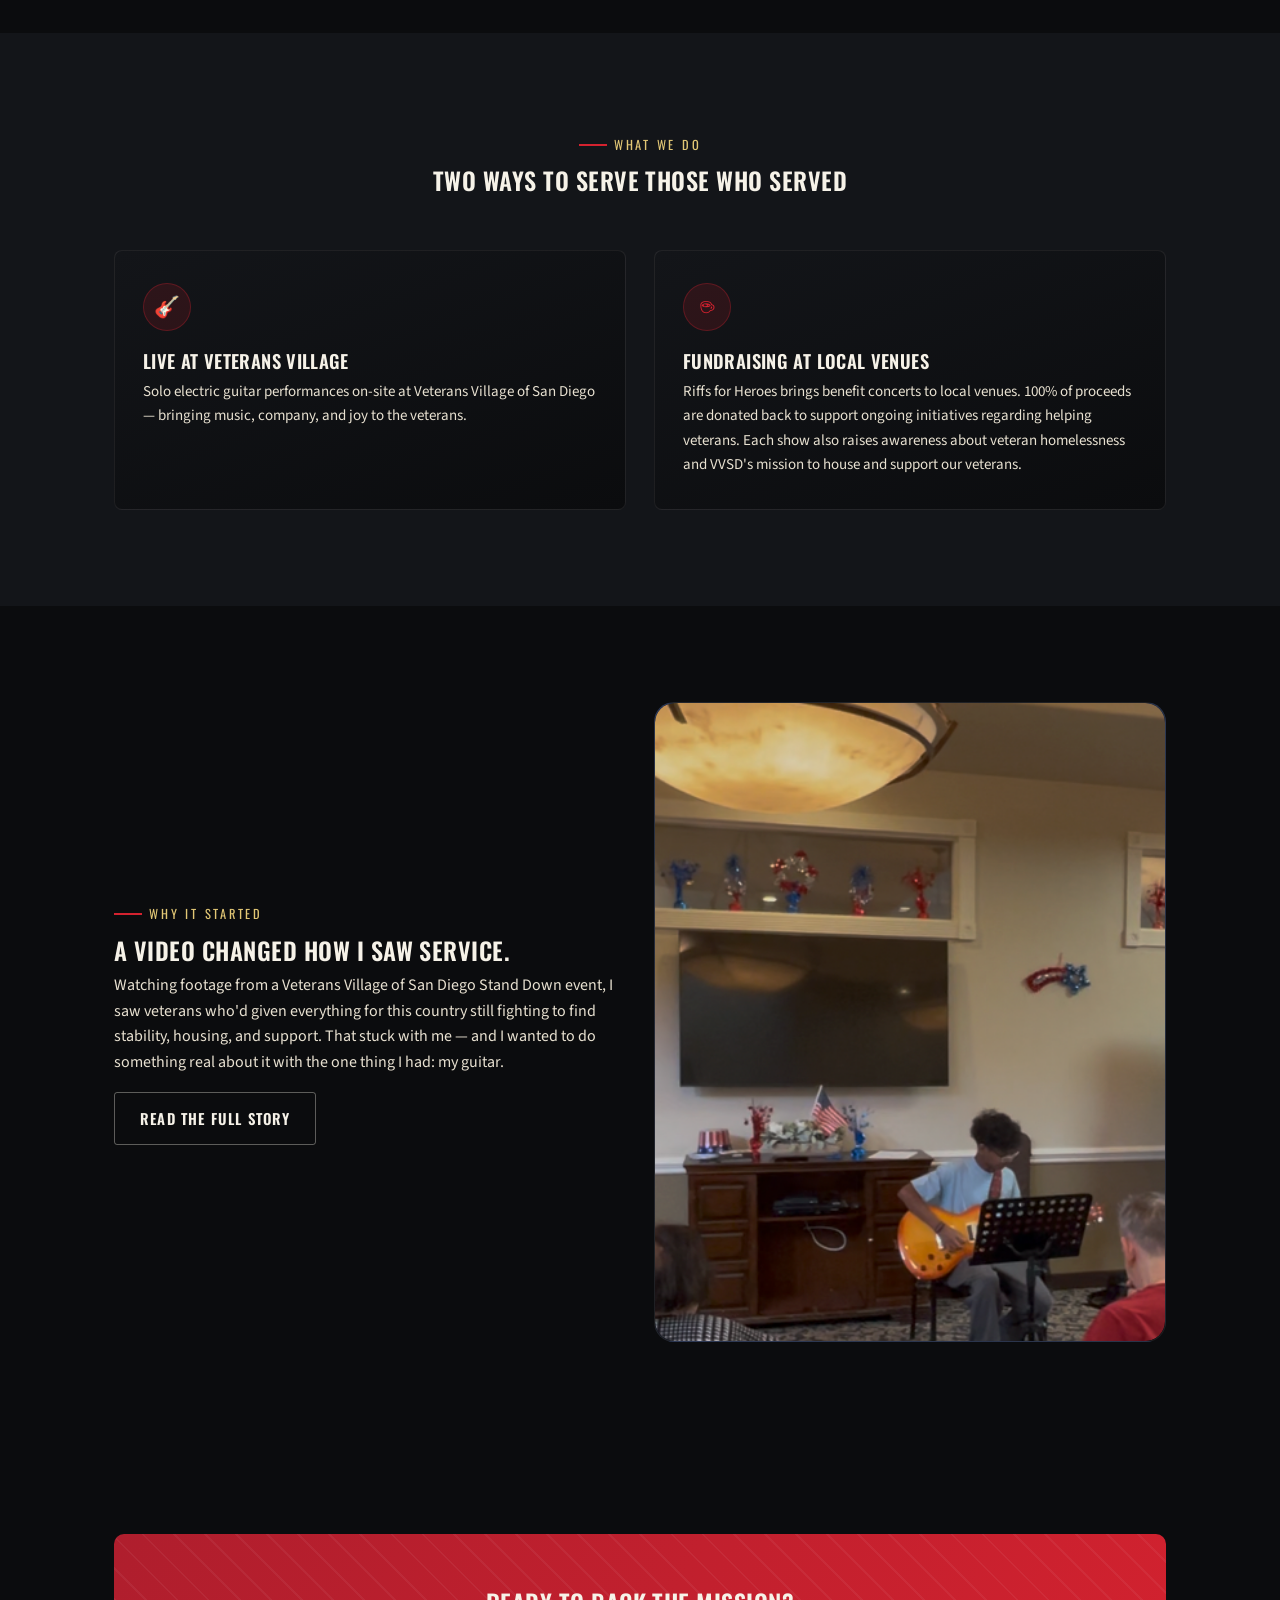
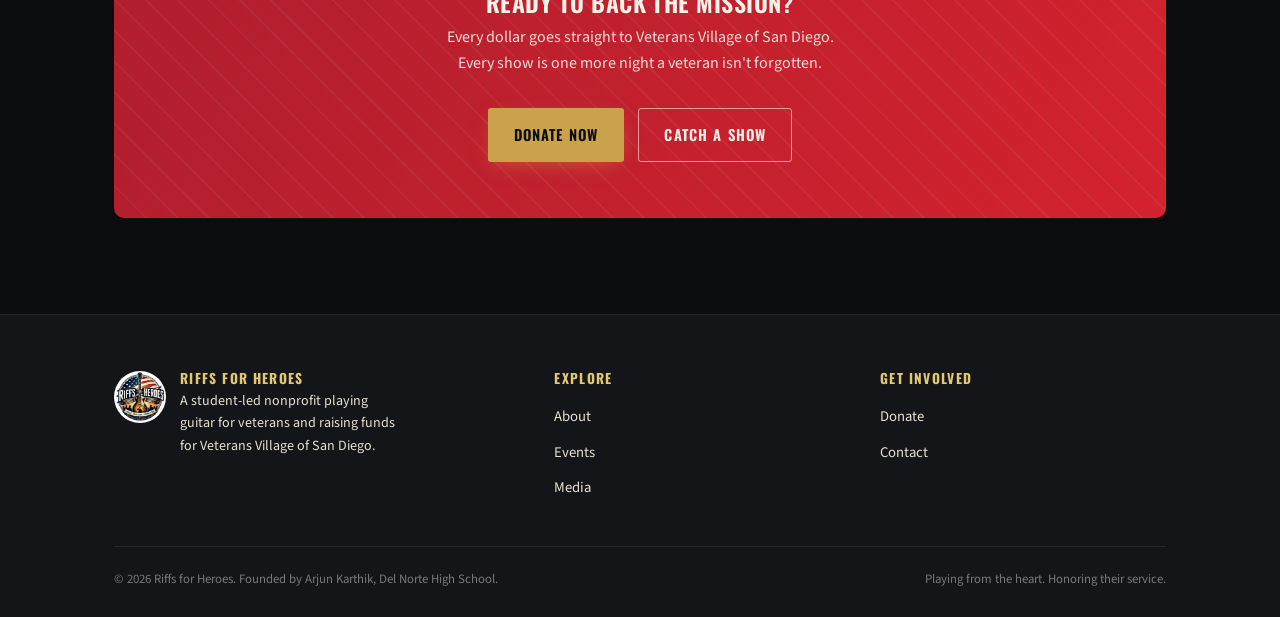
==== commit b182ecf5: "Update index.html" ====
--- a/index.html
+++ b/index.html
@@ -54,12 +54,6 @@
 
 </div>
 
-  <button
-      id="volumeToggle"
-      class="volume-btn"
-      aria-label="Toggle Sound">
-      🔇
-  </button>
 
   <div class="frame-glow"></div>
 
--- a/styles.css
+++ b/styles.css
@@ -635,3 +635,8 @@
   height: 100%;
   object-fit: cover;
 }
+.hero-media {
+     width: 100%;
+     height: auto;
+     min-height: 400px; /* adjust as needed */
+   }
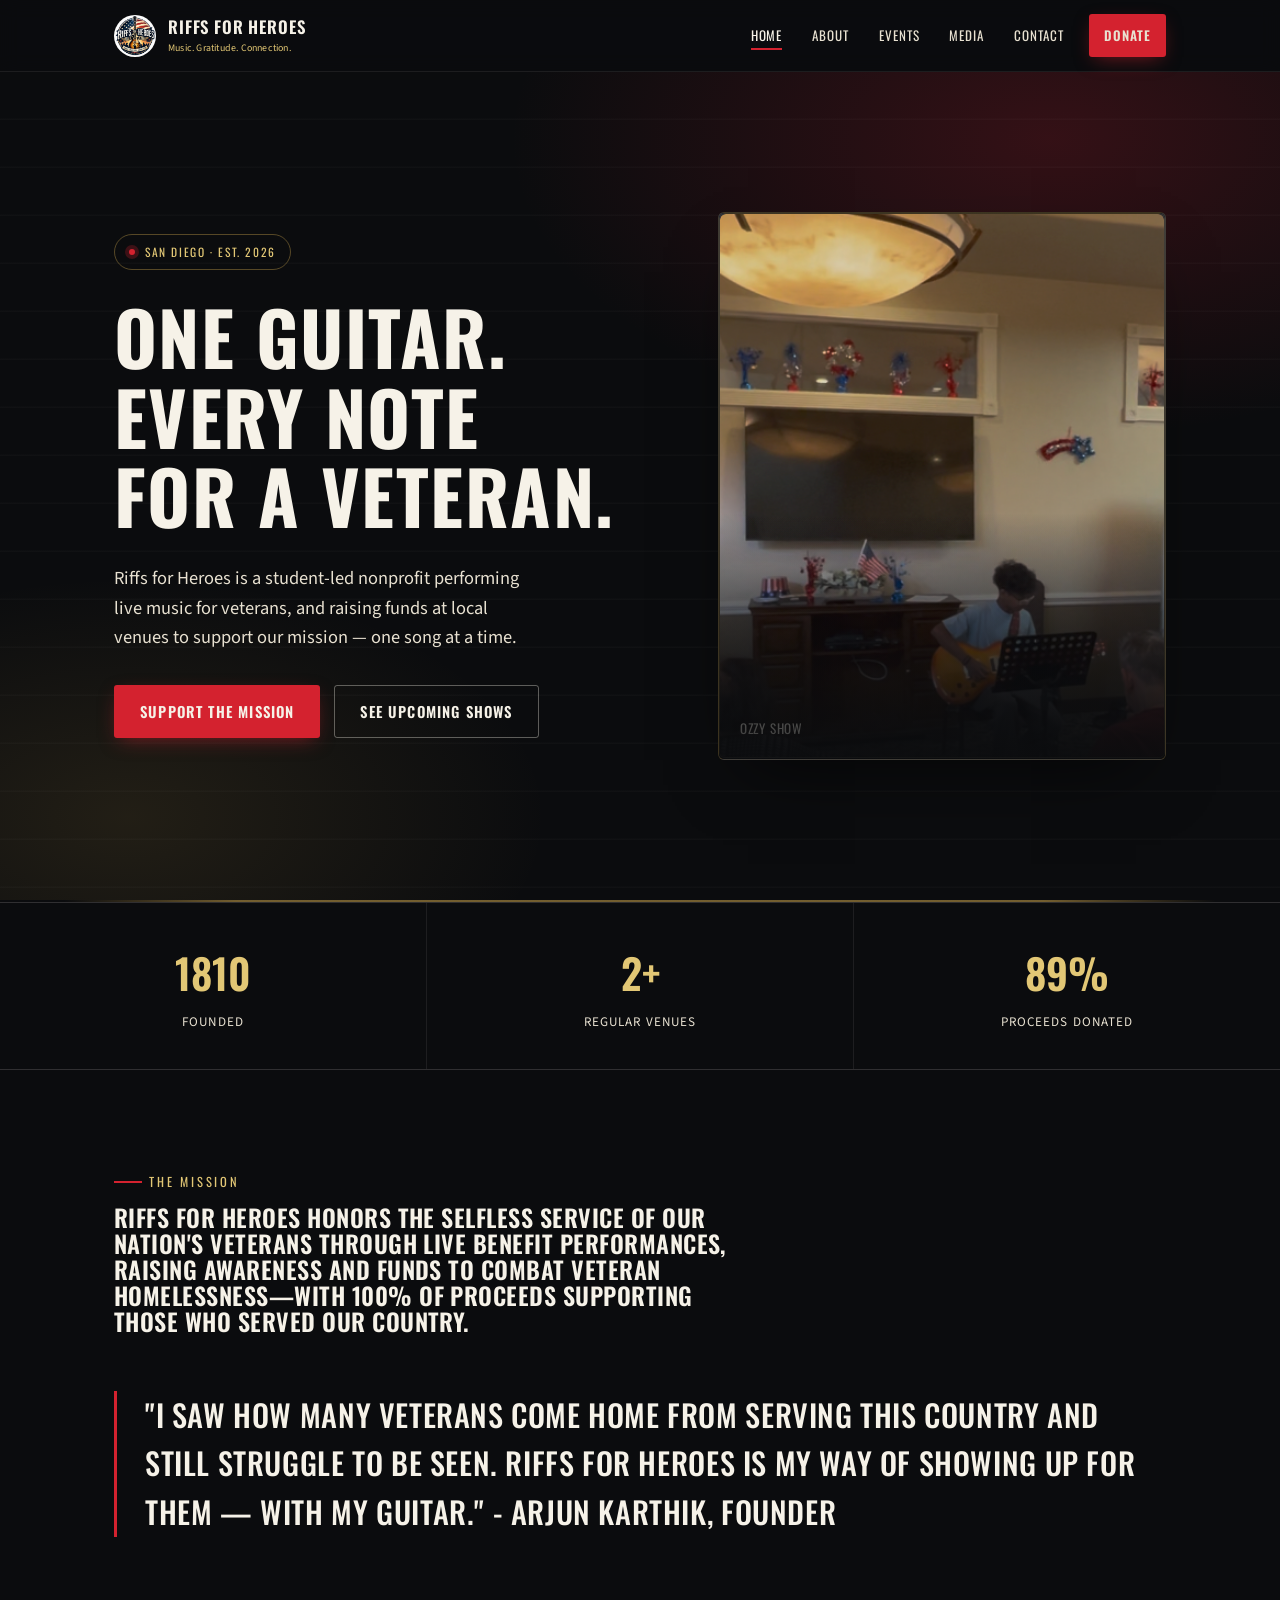
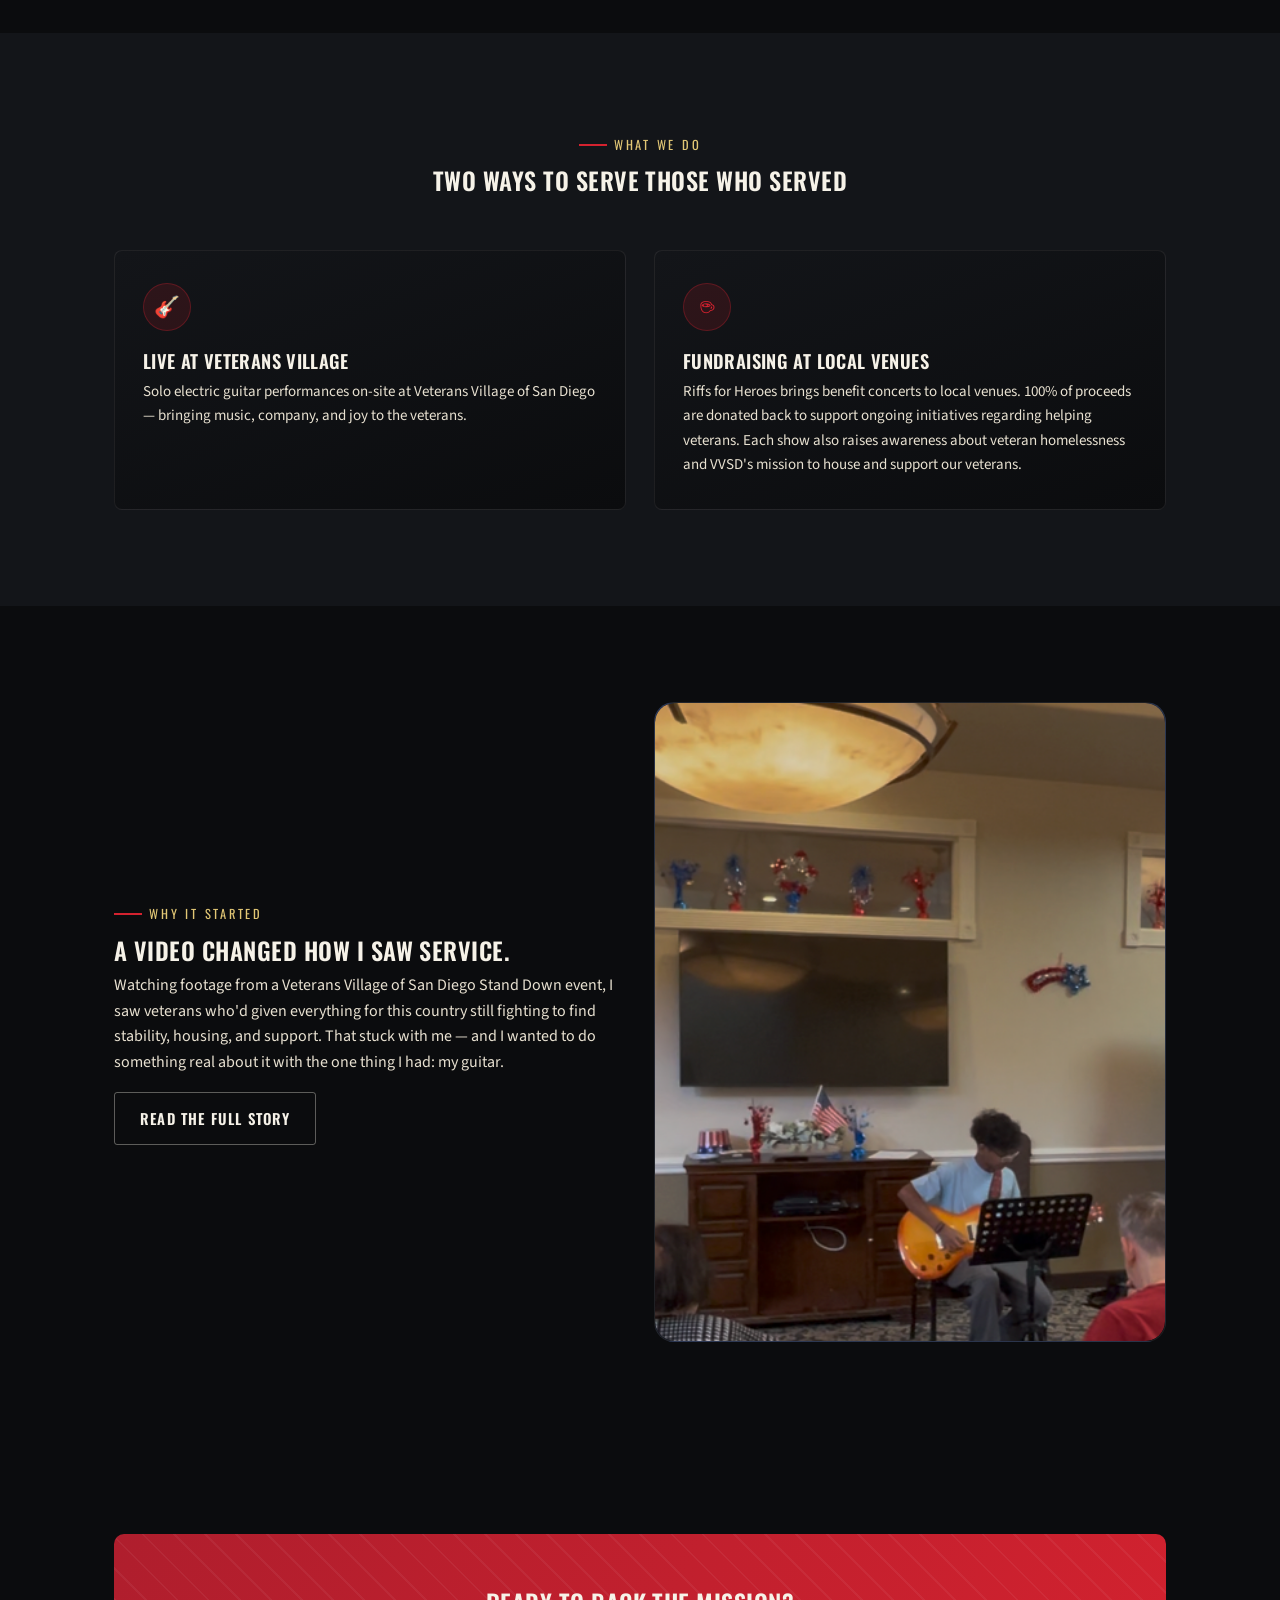
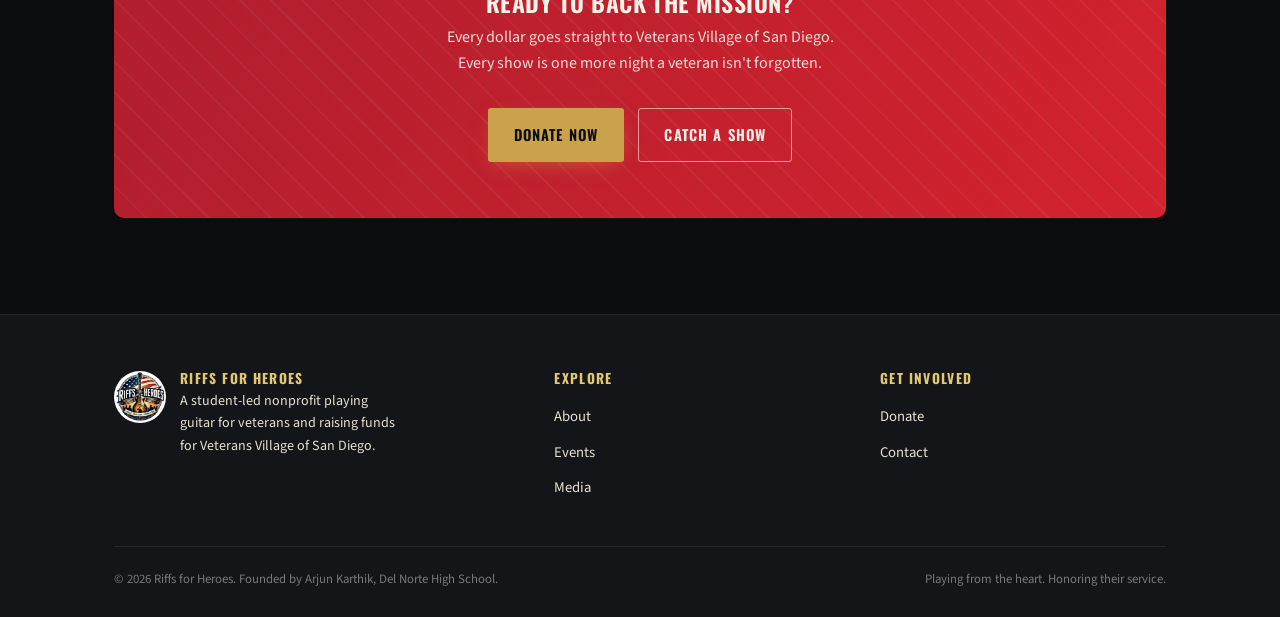
==== commit a8373c18: "Update image source in hero-media section" ====
--- a/index.html
+++ b/index.html
@@ -42,7 +42,7 @@
  <div class="hero-media reveal in reveal-delay-1">
 
     <img
-        src="shakinghandswithwilford.png"
+        src="assistedlivingphoto.png"
         alt="Riffs for Heroes performance"
         style="width:100%; height:100%; object-fit:cover; border-radius:inherit;">
 
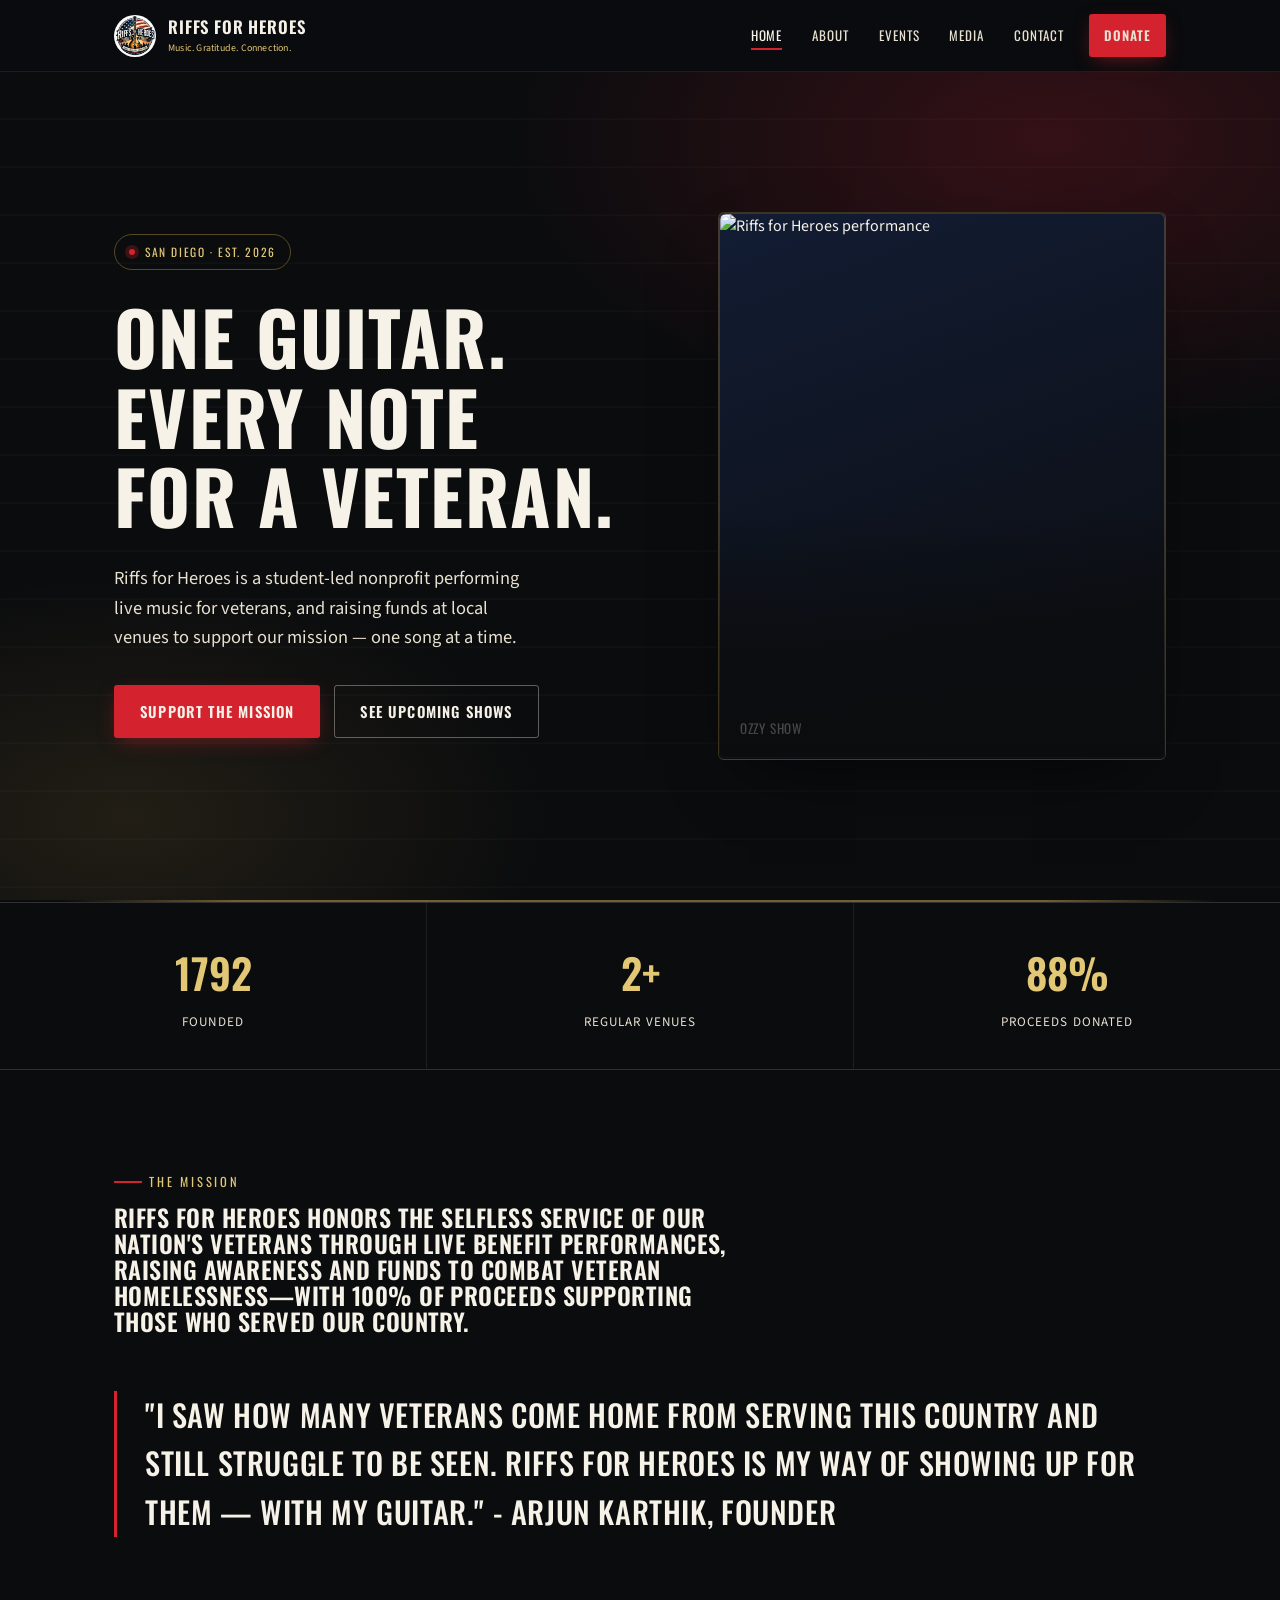
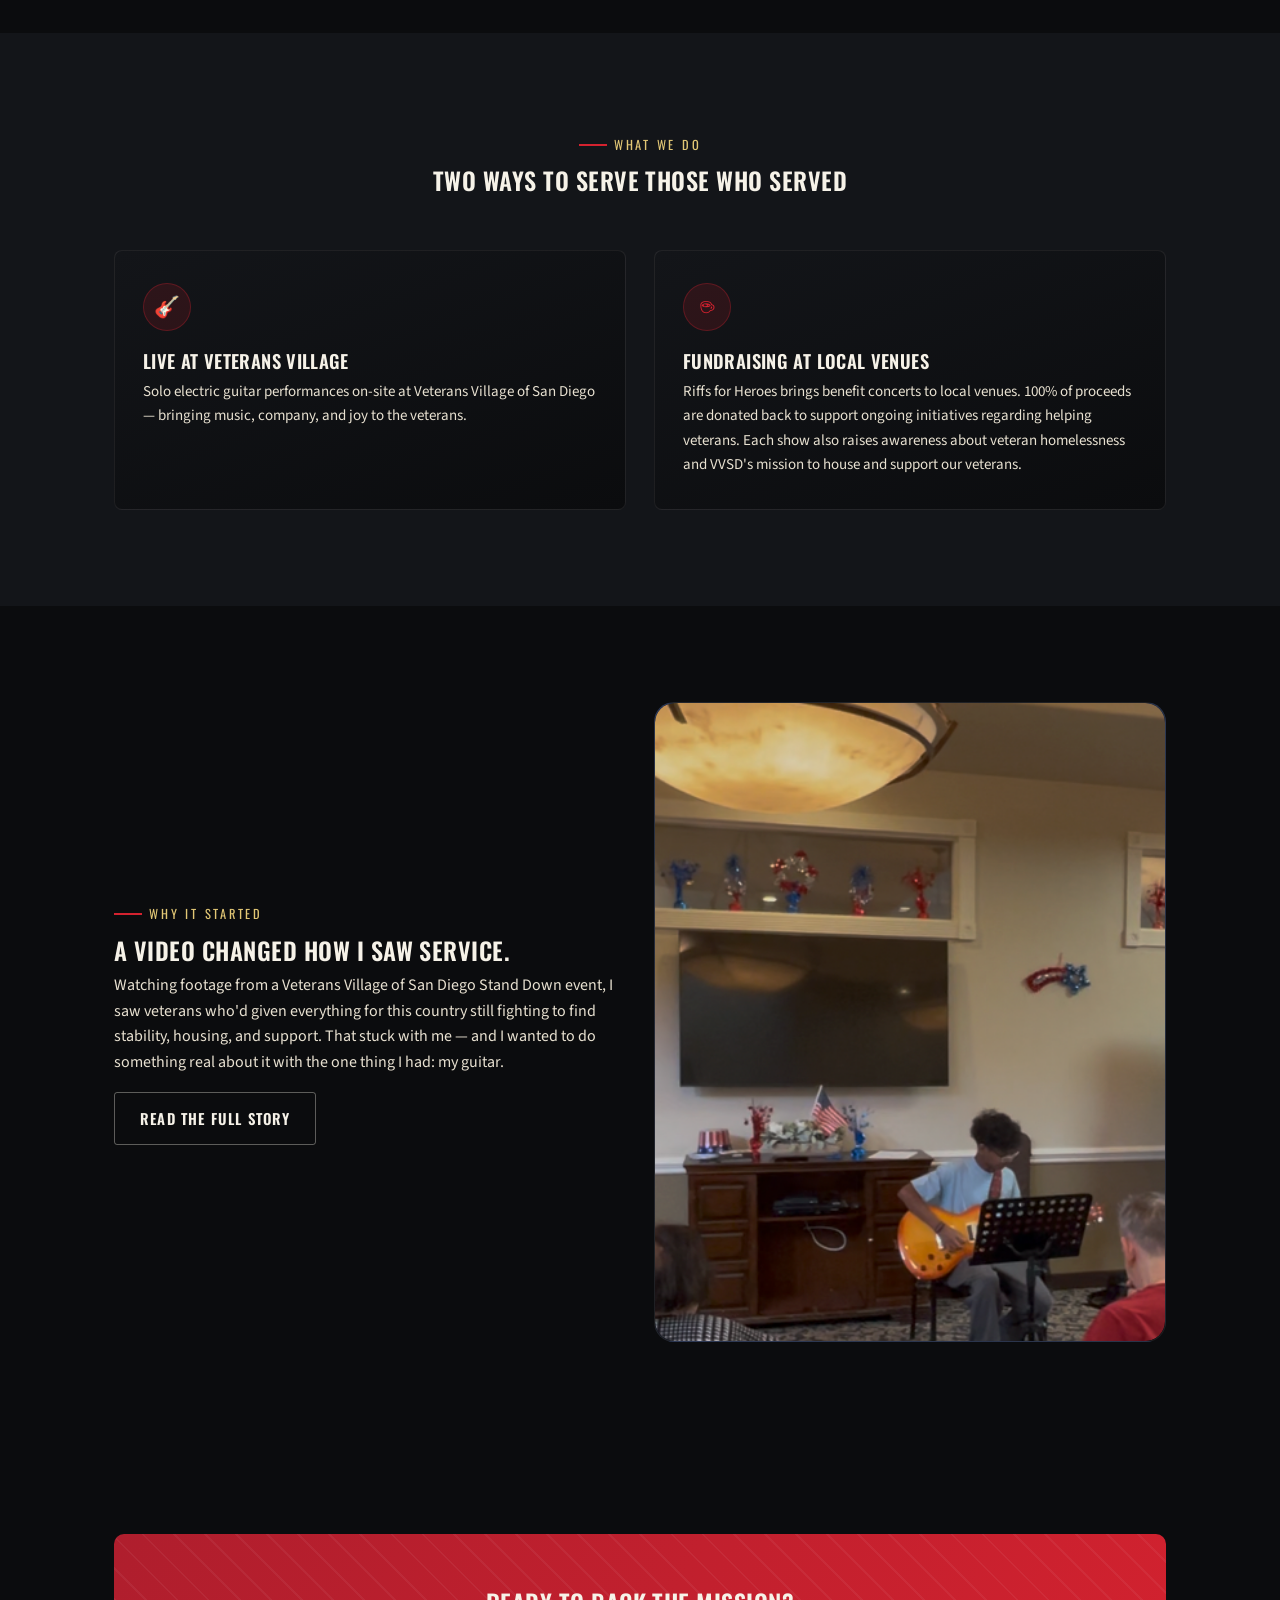
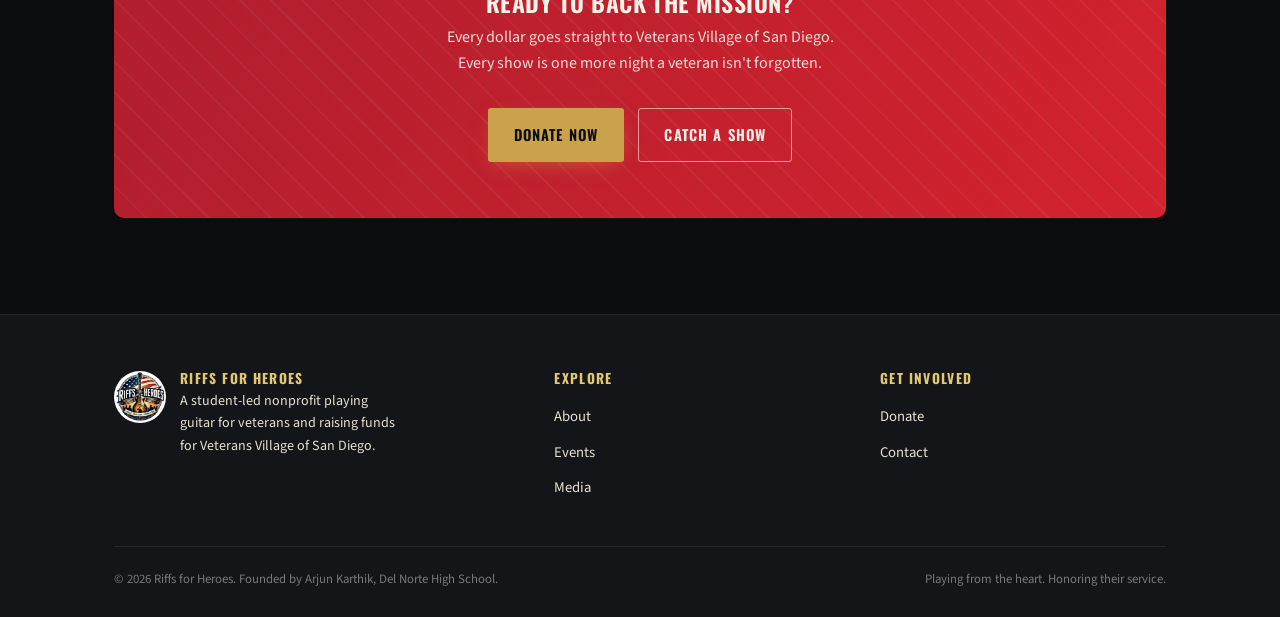
==== commit a6d41fef: "Update index.html" ====
--- a/index.html
+++ b/index.html
@@ -42,7 +42,7 @@
  <div class="hero-media reveal in reveal-delay-1">
 
     <img
-        src="assistedlivingphoto.png"
+        src="shakinghandswithwilford.png"
         alt="Riffs for Heroes performance"
         style="width:100%; height:100%; object-fit:cover; border-radius:inherit;">
 
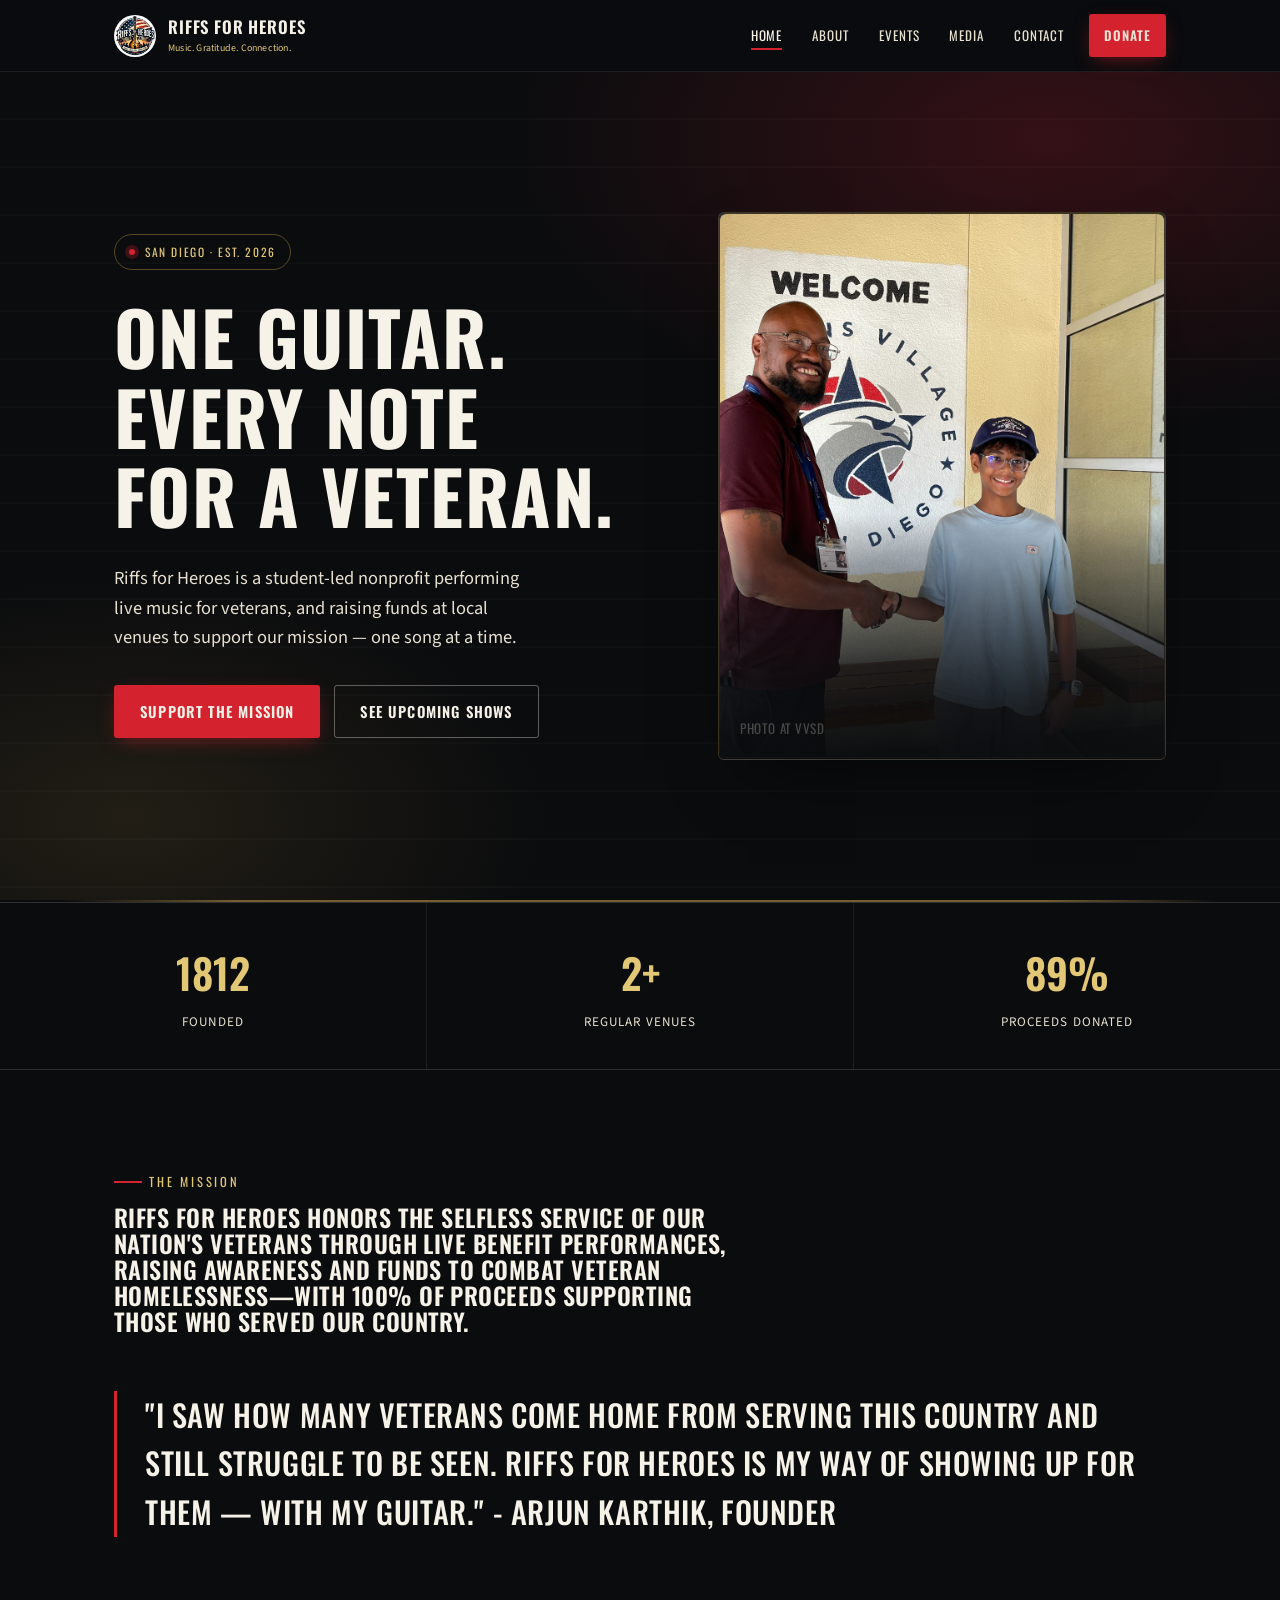
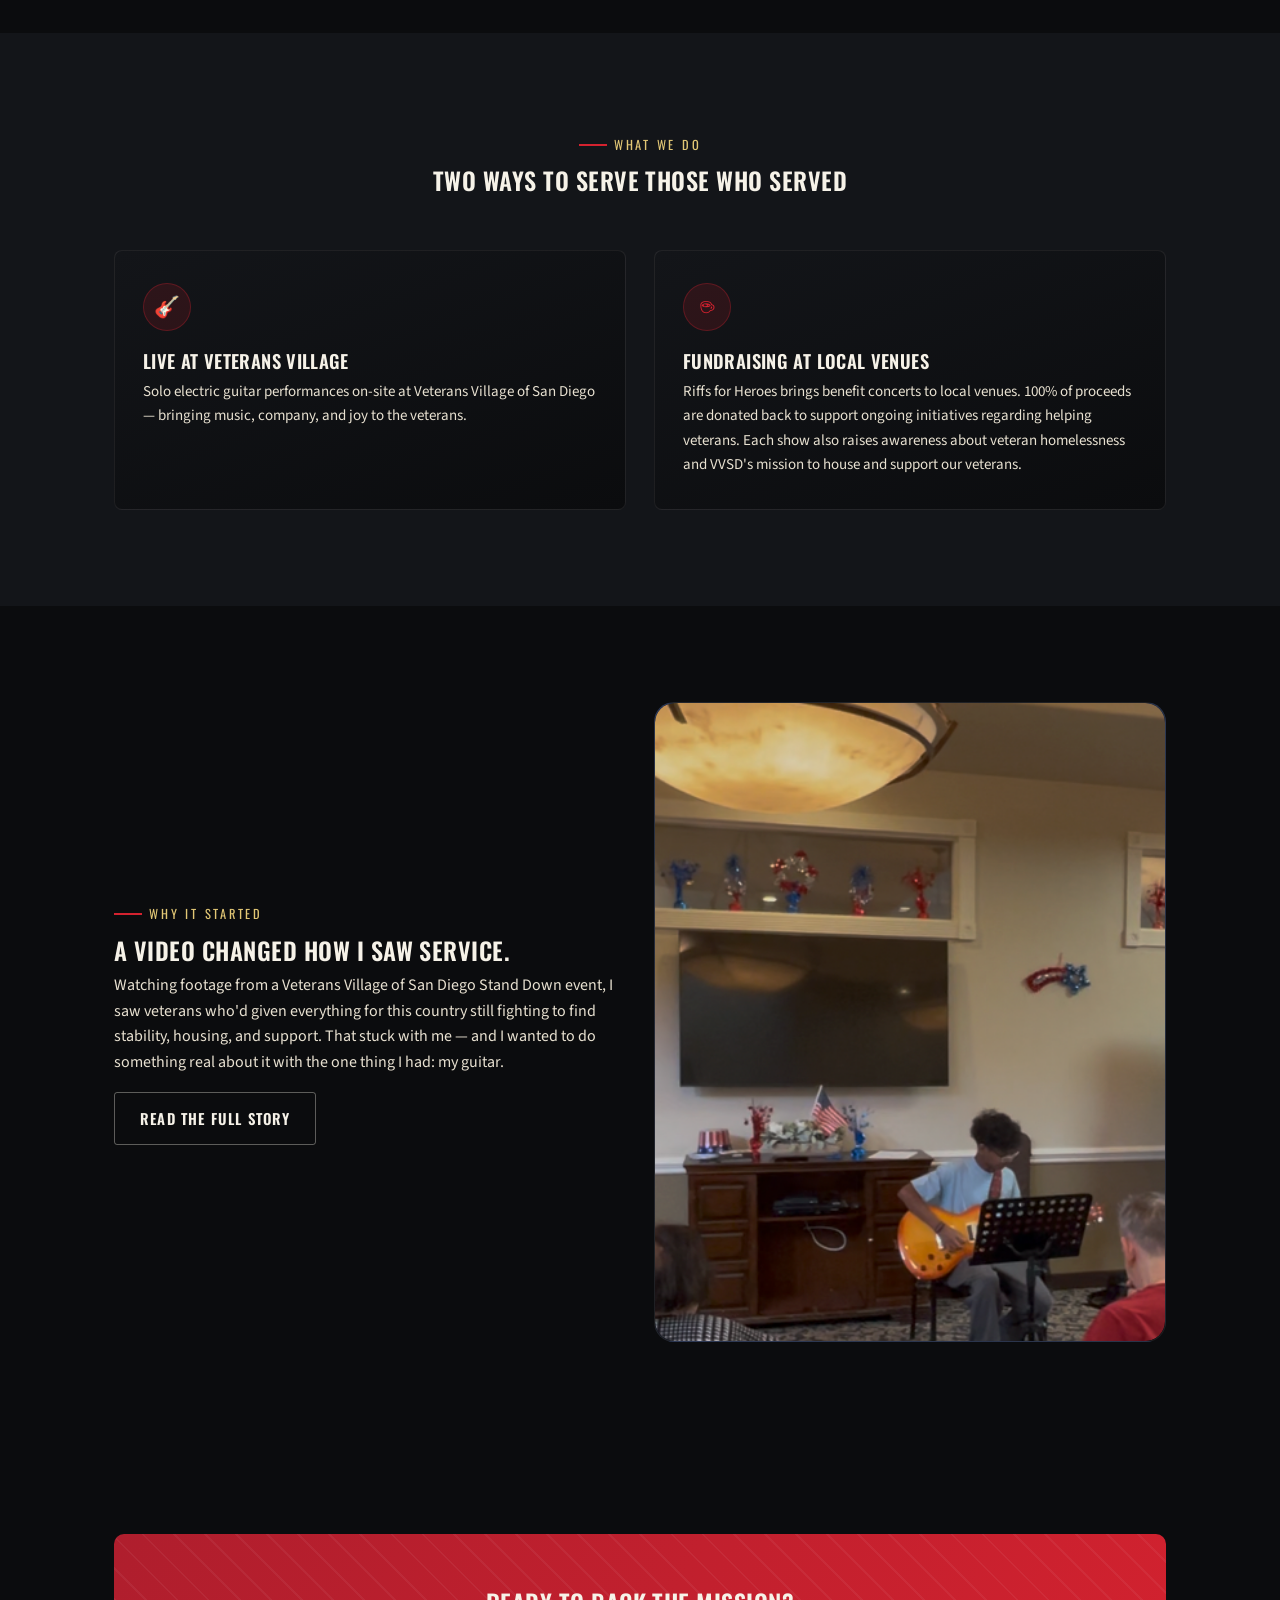
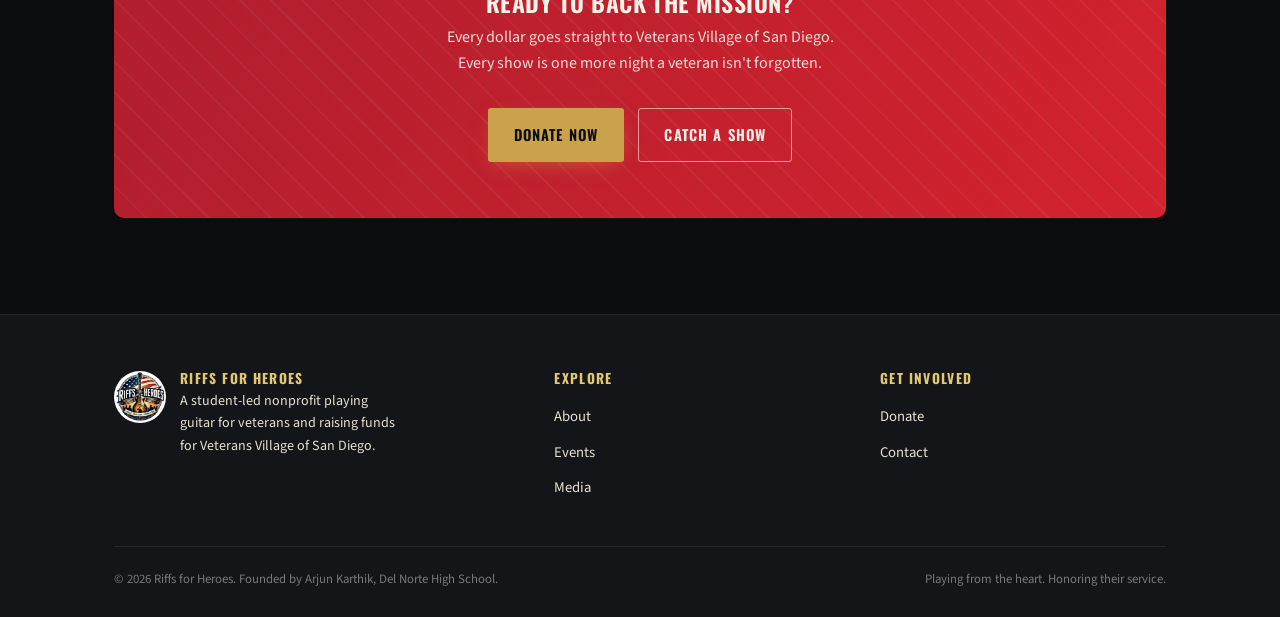
==== commit 5a359633: "Update media caption from 'Ozzy Show' to 'Photo at VVSD'" ====
--- a/index.html
+++ b/index.html
@@ -49,7 +49,7 @@
     <div class="frame-glow"></div>
 
     <div class="media-caption">
-        Ozzy Show
+        Photo at VVSD
     </div>
 
 </div>
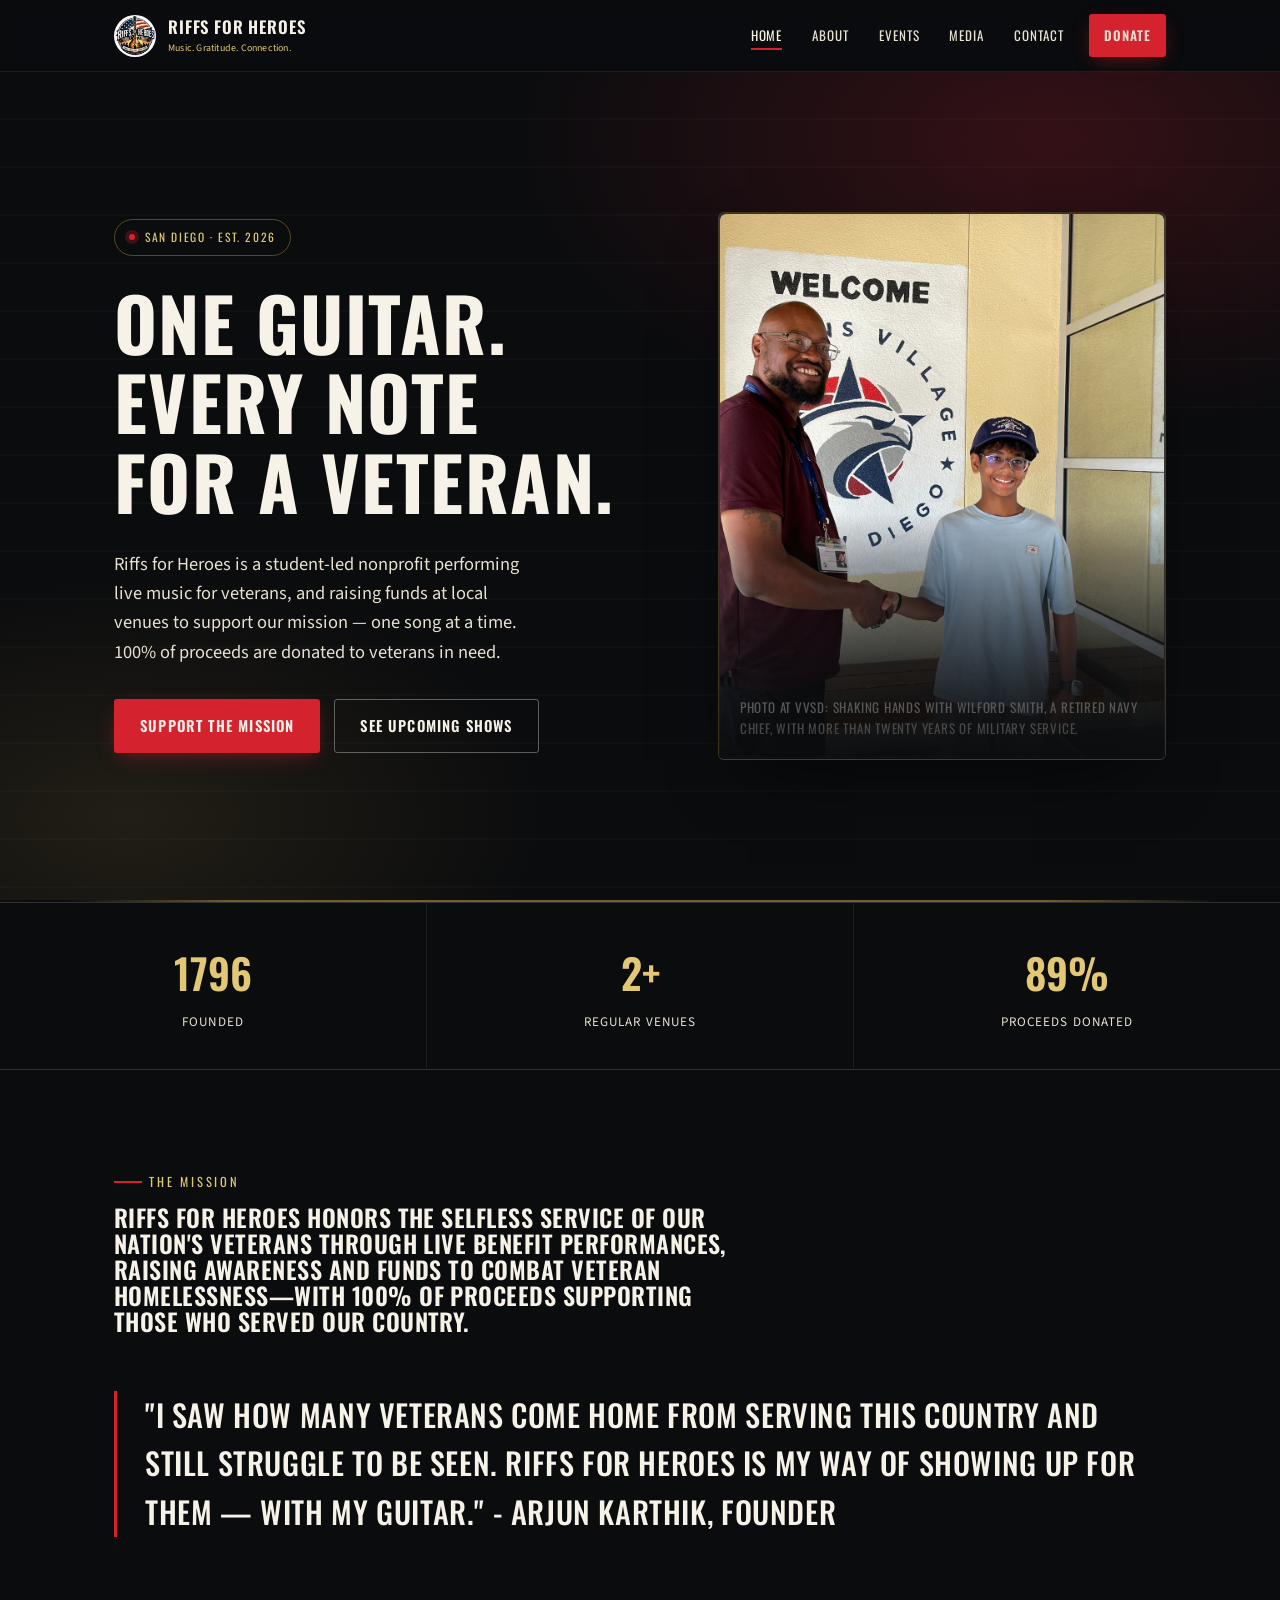
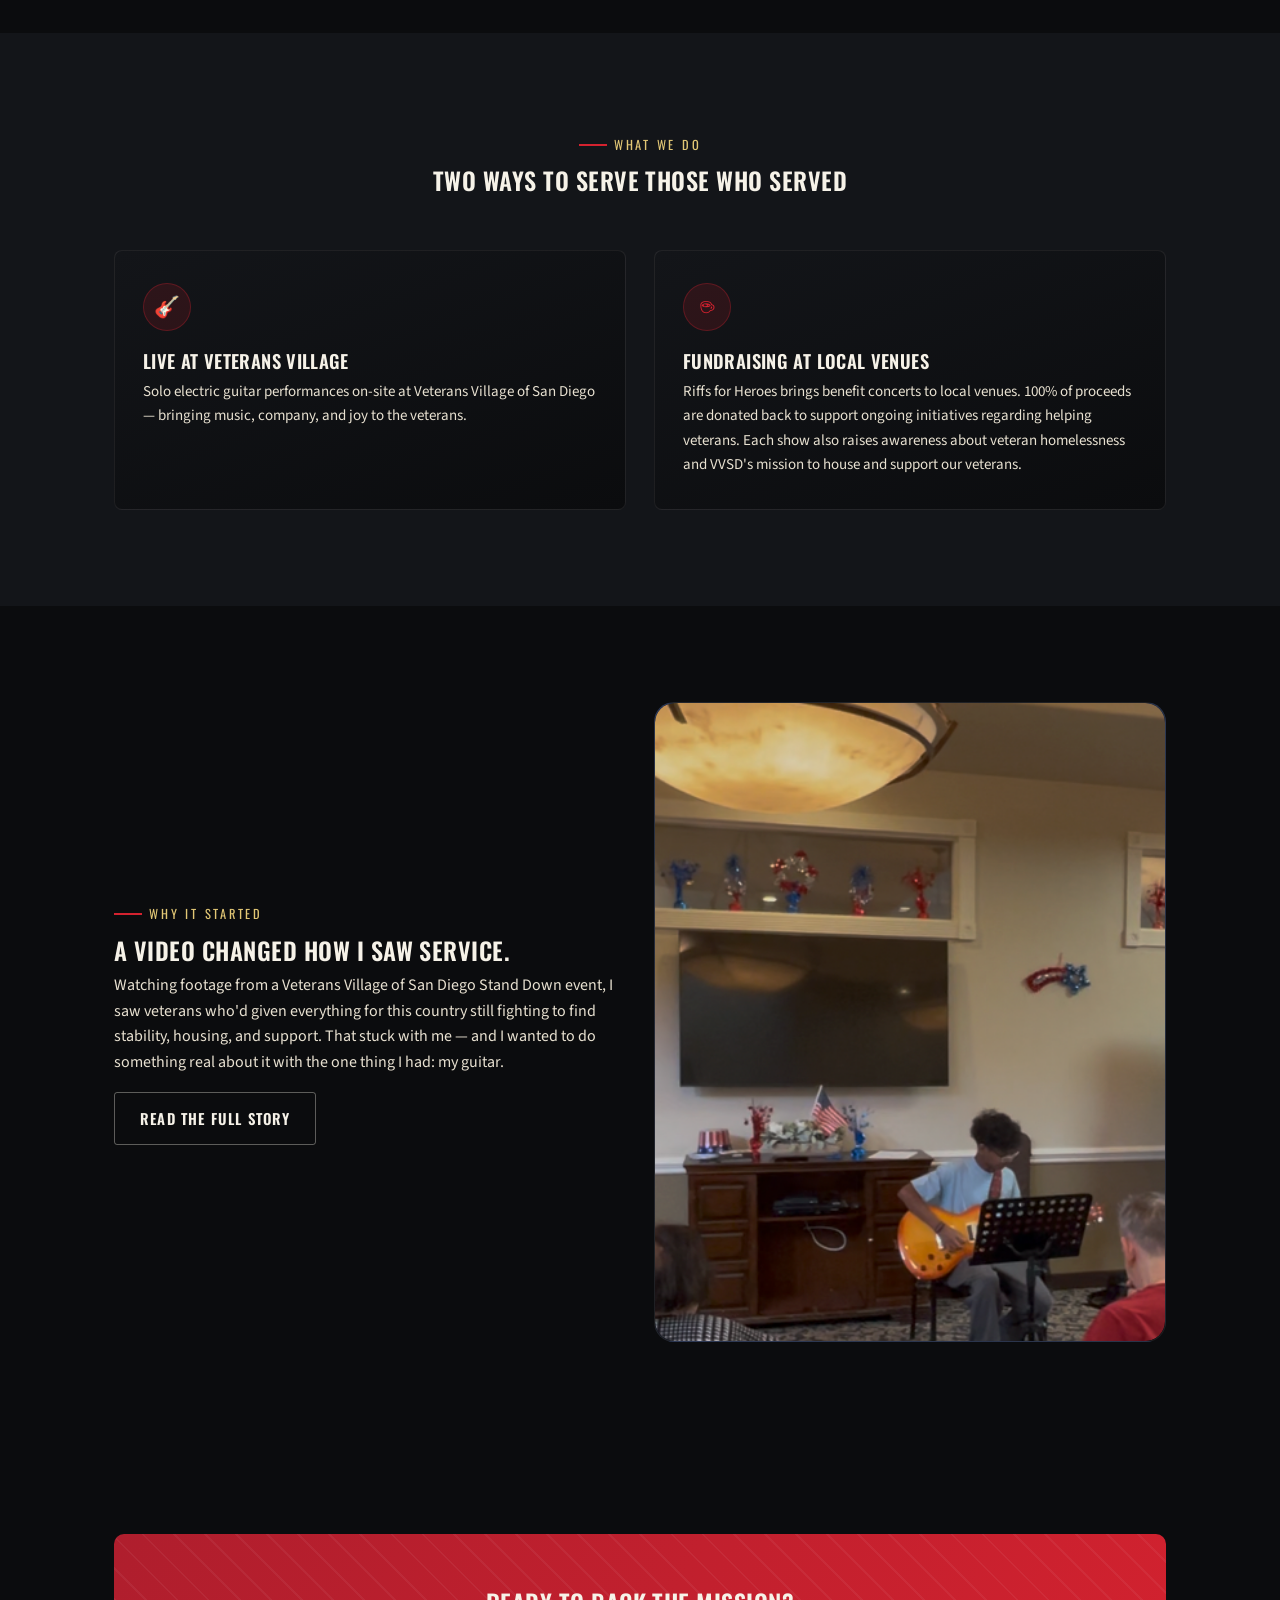
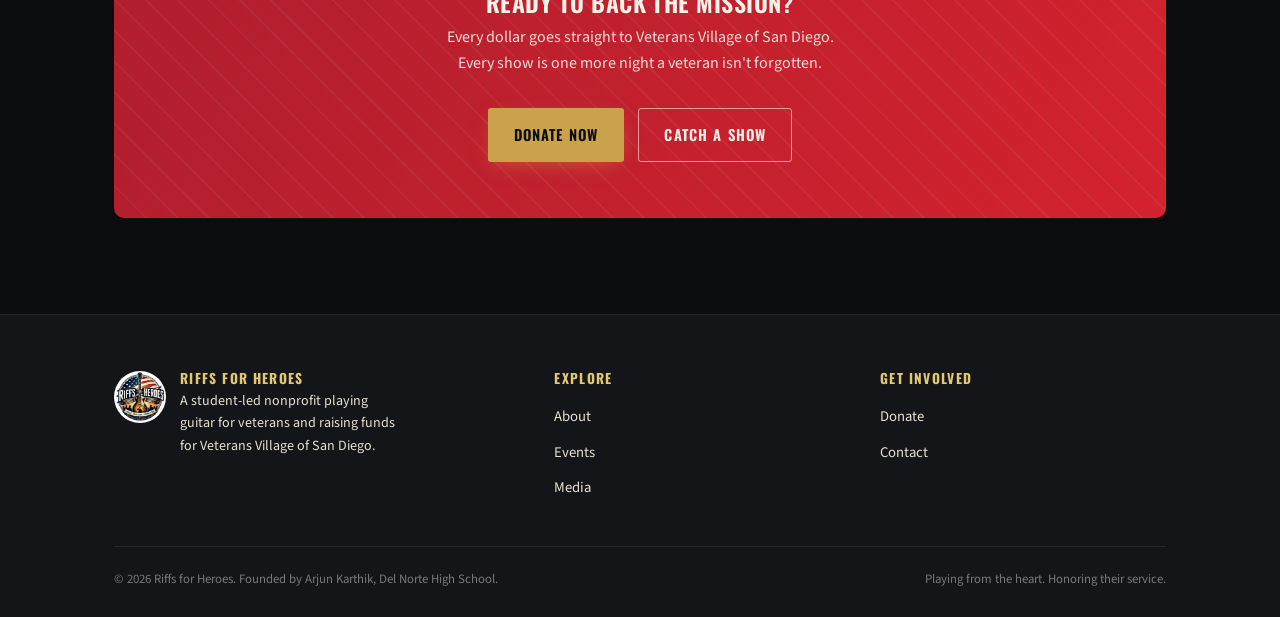
==== commit b1a2bdeb: "Revise nonprofit description and media caption Updated the description to include that 100% of proce" ====
--- a/index.html
+++ b/index.html
@@ -31,7 +31,7 @@
     <div>
       <div class="hero-badge"><span class="dot"></span> San Diego · Est. 2026</div>
       <h1 class="reveal in">One Guitar.<br>Every Note<br>for a Veteran.</h1>
-      <p class="lede reveal in reveal-delay-1">Riffs for Heroes is a student-led nonprofit performing live music for veterans, and raising funds at local venues to support our mission — one song at a time.</p>
+      <p class="lede reveal in reveal-delay-1">Riffs for Heroes is a student-led nonprofit performing live music for veterans, and raising funds at local venues to support our mission — one song at a time. 100% of proceeds are donated to veterans in need.</p>
       <div class="hero-actions reveal in reveal-delay-2">
         <a href="donate.html" class="btn btn-primary">Support the Mission</a>
         <a href="events.html" class="btn btn-outline">See Upcoming Shows</a>
@@ -49,7 +49,7 @@
     <div class="frame-glow"></div>
 
     <div class="media-caption">
-        Photo at VVSD
+        Photo at VVSD: Shaking hands with Wilford Smith, a retired Navy Chief, with more than twenty years of military service.
     </div>
 
 </div>
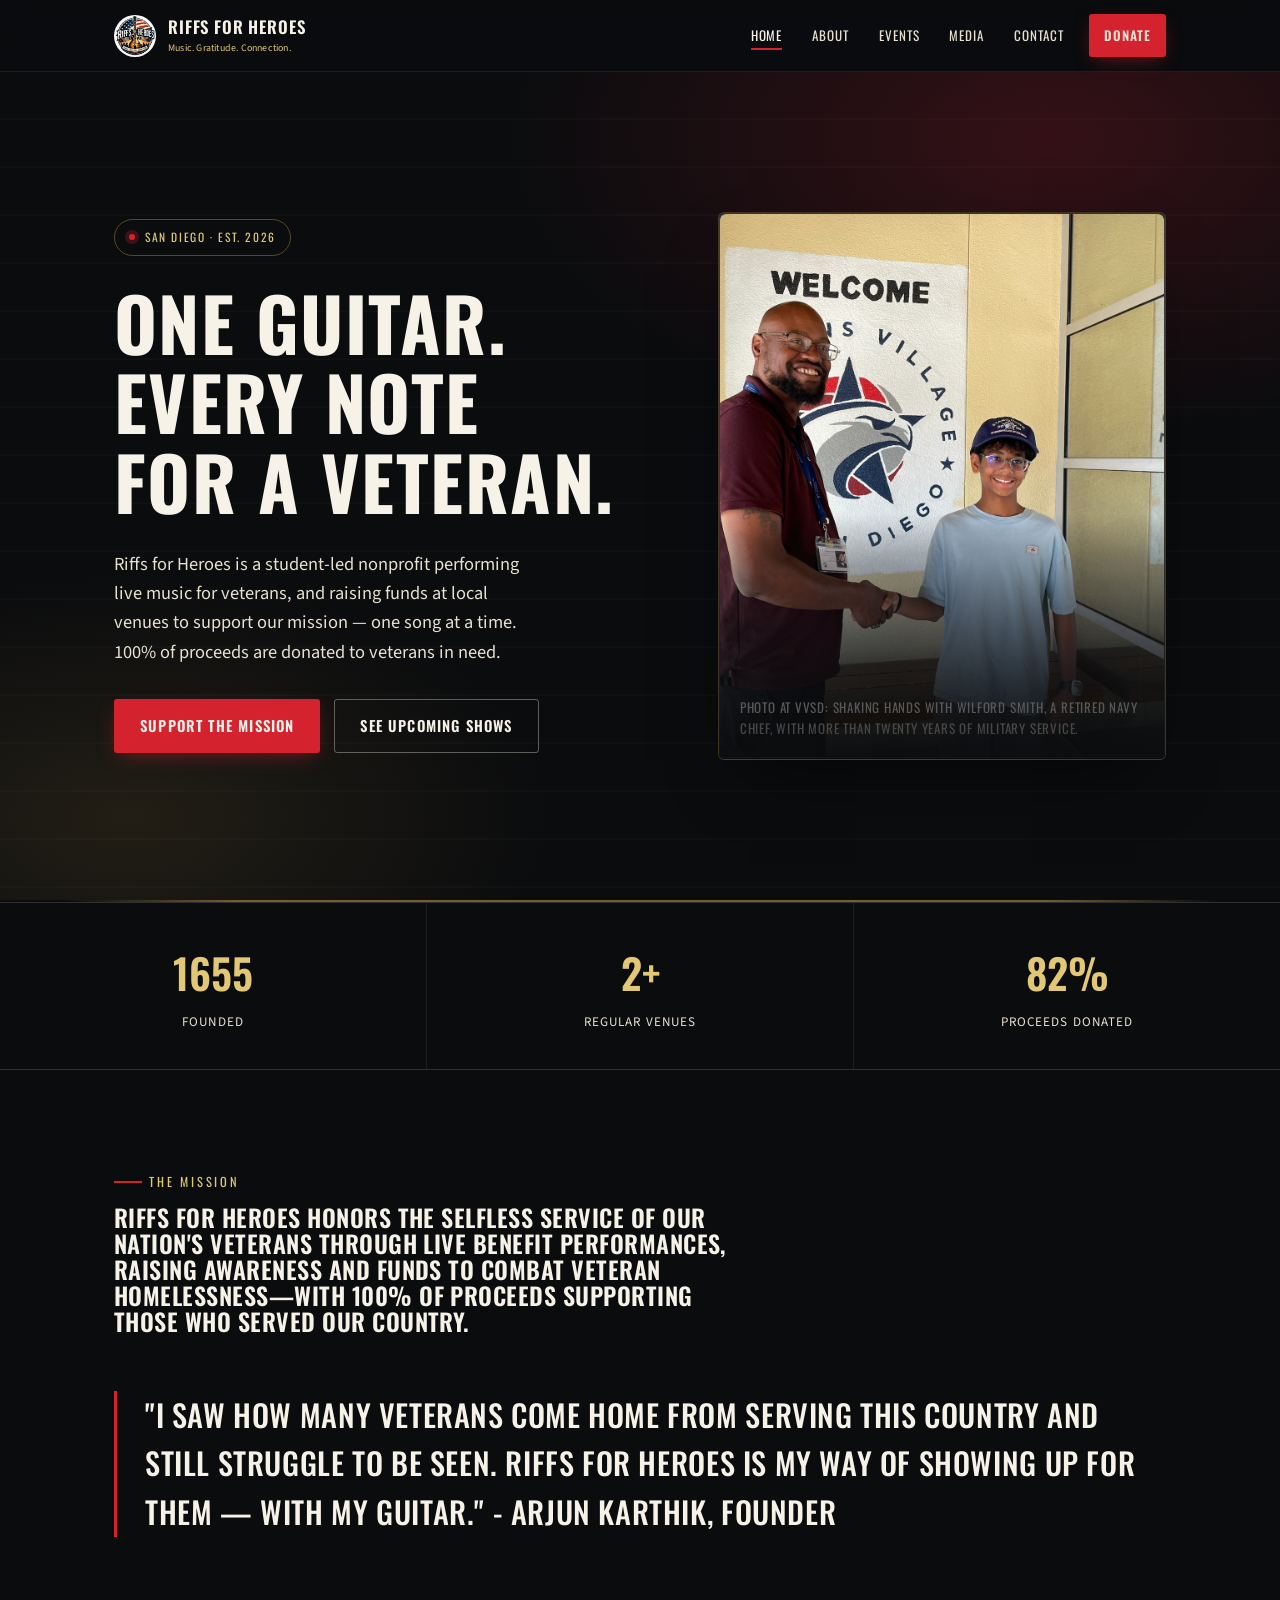
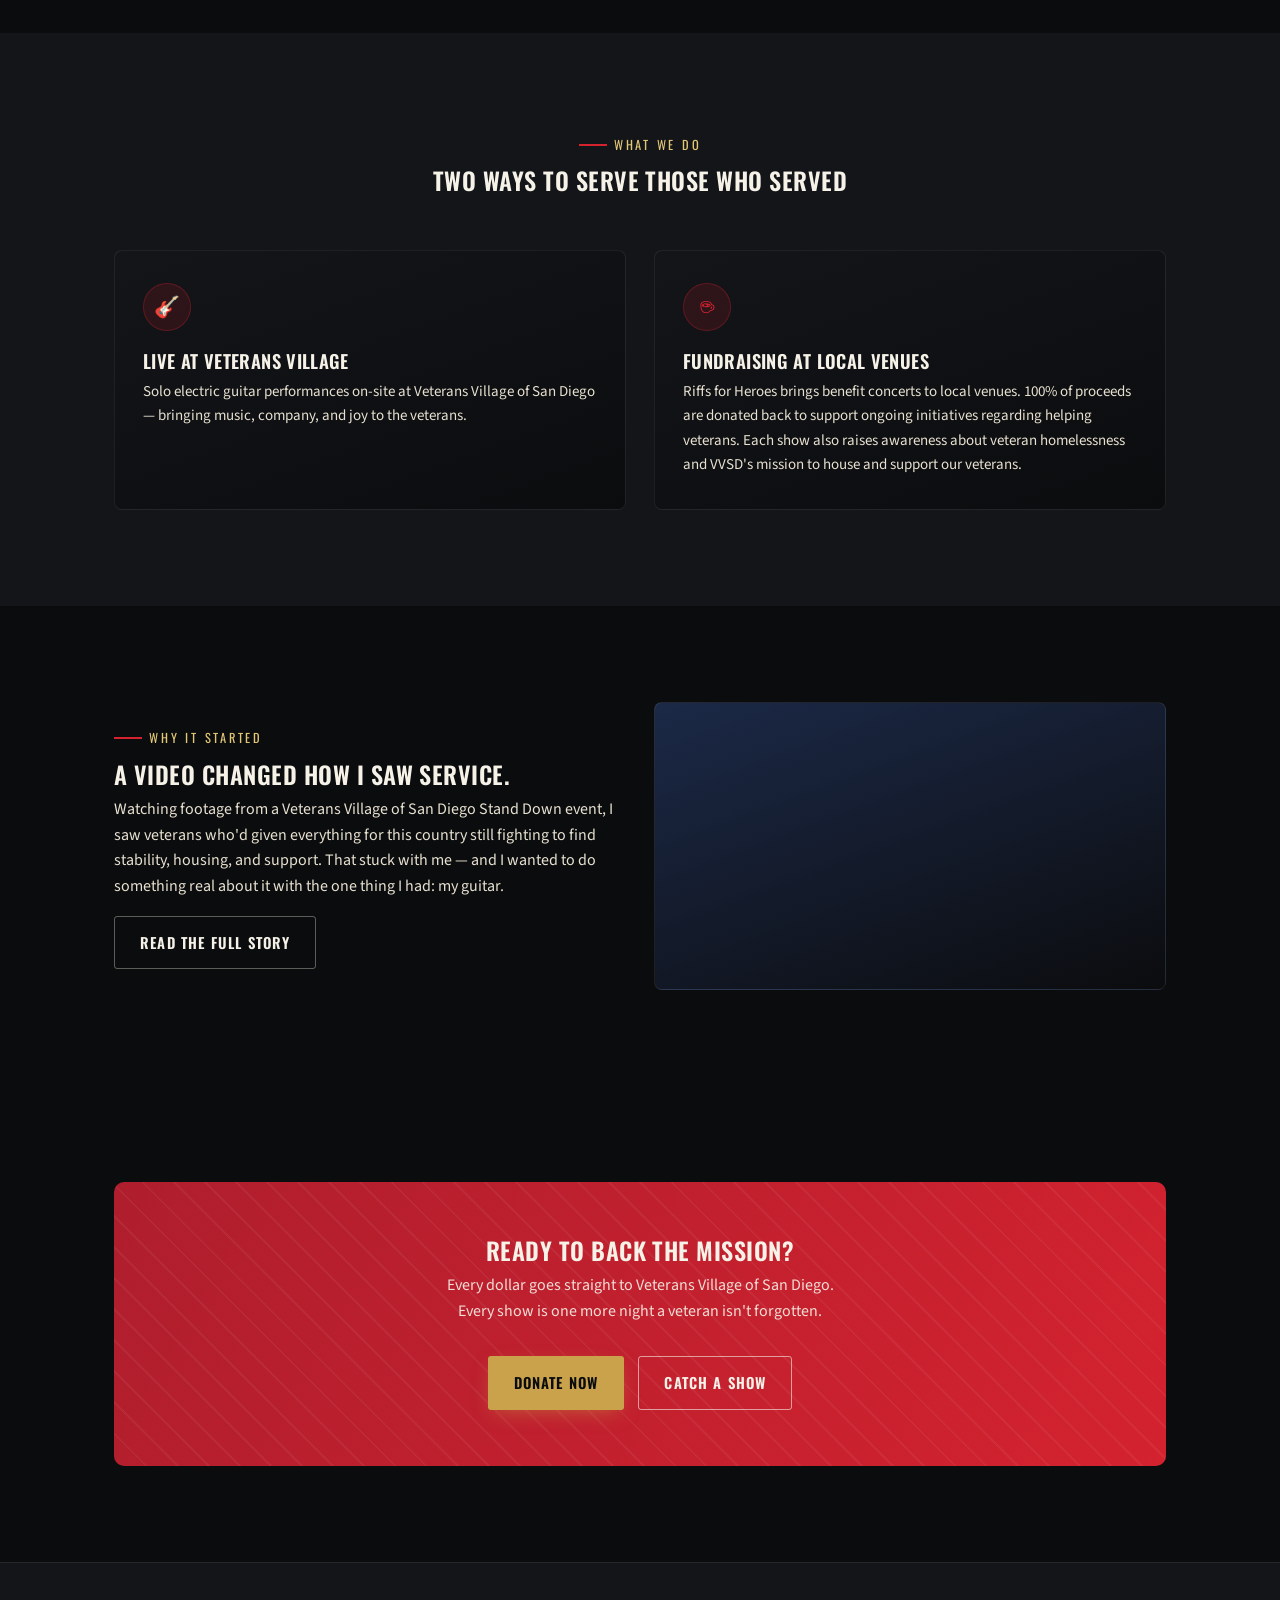
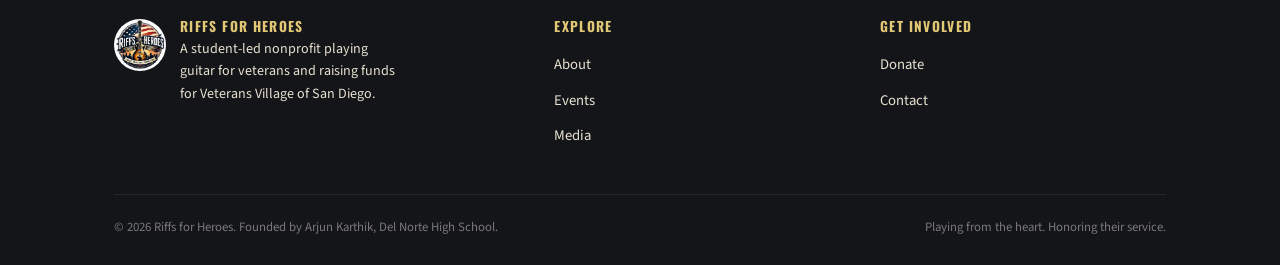
==== commit 79897380: "Update gallery item to include YouTube video Replaced an image with a YouTube iframe for a performan" ====
--- a/index.html
+++ b/index.html
@@ -109,12 +109,19 @@
       <p>Watching footage from a Veterans Village of San Diego Stand Down event, I saw veterans who'd given everything for this country still fighting to find stability, housing, and support. That stuck with me — and I wanted to do something real about it with the one thing I had: my guitar.</p>
       <a href="about.html" class="btn btn-outline">Read the Full Story</a>
     </div>
-    <div class="gallery-item reveal reveal-delay-1">
-    <img
-        src="assistedlivingphoto.png"
-        alt="Performance at an assisted living facility"
-        style="width:100%; height:100%; object-fit:cover; border-radius:inherit;">
-</div>
+    <div class="gallery-item reveal reveal-delay-1" style="aspect-ratio: 16/9; overflow: hidden; border-radius: 8px;">
+      <iframe 
+        width="100%" 
+        height="100%" 
+        src="https://www.youtube.com/embed/J9icvbdLEbE?si=bLGpoZfdKsekuWZZ" 
+        title="Riffs for Heroes performance"
+        frameborder="0" 
+        allow="accelerometer; autoplay; clipboard-write; encrypted-media; gyroscope; picture-in-picture; web-share" 
+        referrerpolicy="strict-origin-when-cross-origin" 
+        allowfullscreen
+        style="border: none;">
+      </iframe>
+    </div>
   </div>
 </section>
 <section class="bg-black">
